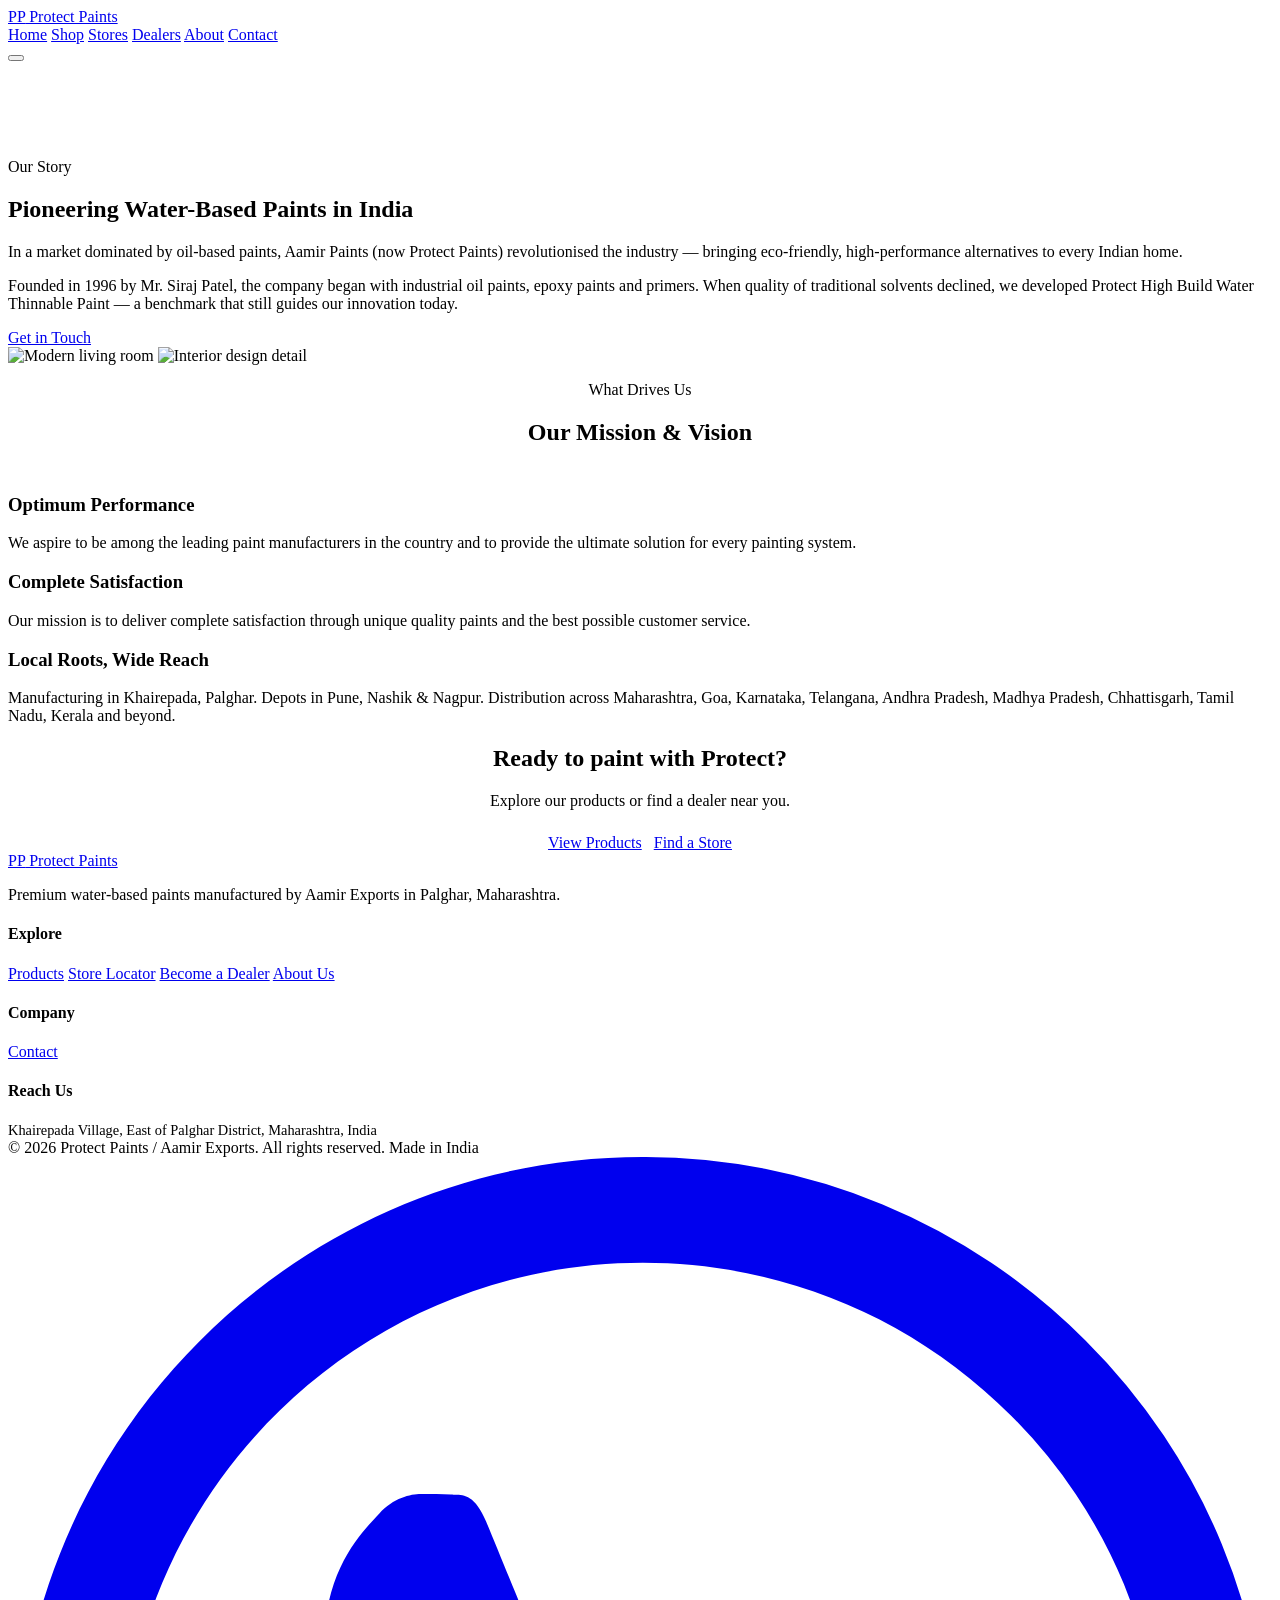
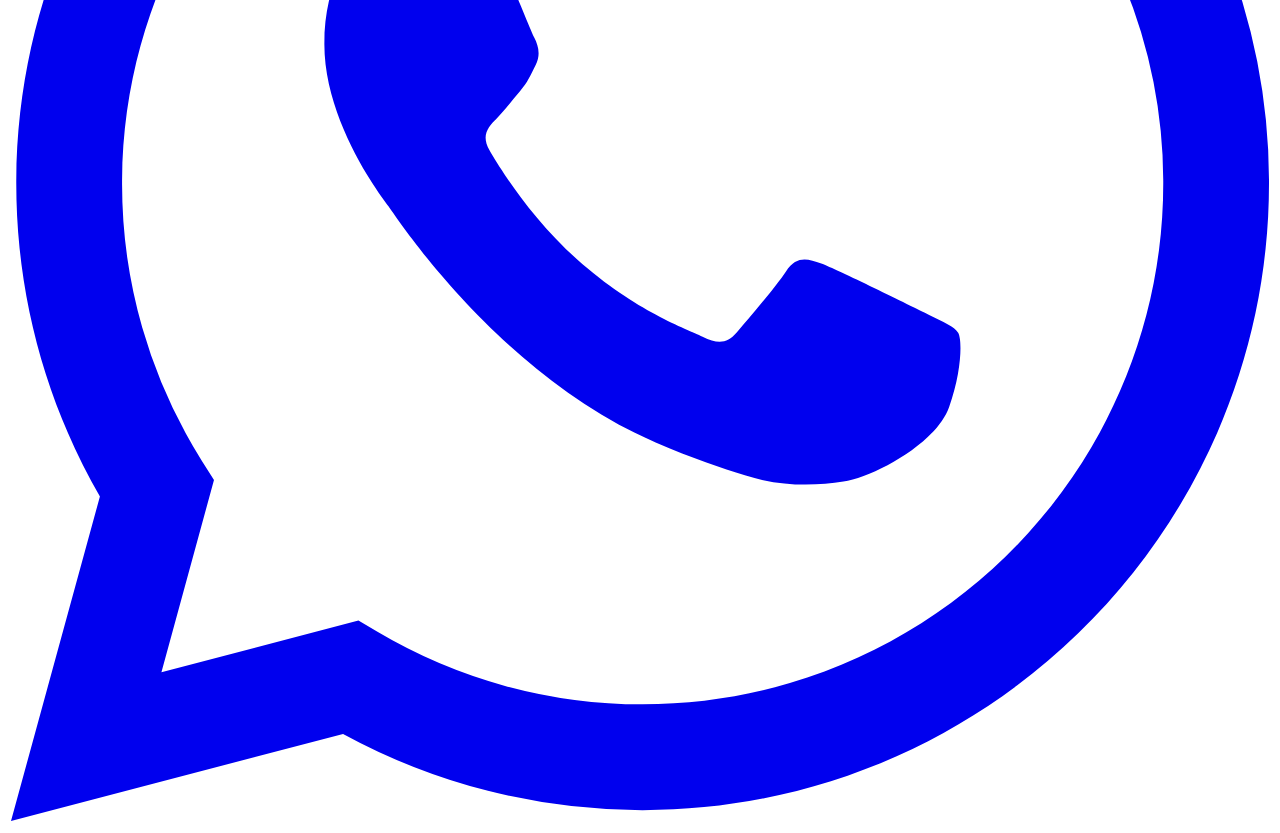
==== about.html @ d66ad338 "Add files via upload" ====
<!DOCTYPE html>
<html lang="en">
<head>
  <meta charset="UTF-8">
  <meta name="viewport" content="width=device-width, initial-scale=1.0">
  <title>About Us — Protect Paints</title>
  <meta name="description" content="Protect Paints by Aamir Exports — pioneering water-based paints in India since 1996. Manufactured in Palghar, Maharashtra.">
  <link rel="preconnect" href="https://fonts.googleapis.com">
  <link href="https://fonts.googleapis.com/css2?family=Fraunces:ital,wght@0,500;0,600;1,500&family=Inter:wght@400;500;600&display=swap" rel="stylesheet">
  <link rel="stylesheet" href="assets/css/style.css">
</head>
<body>

  <header class="site-header">
    <div class="container header-inner">
      <a href="index.html" class="logo"><span class="logo-mark">PP</span> Protect Paints</a>
      <nav class="nav" aria-label="Main">
        <a href="index.html">Home</a>
        <a href="shop.html">Shop</a>
        <a href="stores.html">Stores</a>
        <a href="dealers.html">Dealers</a>
        <a href="about.html" class="active">About</a>
        <a href="contact.html">Contact</a>
      </nav>
      <button class="nav-toggle" aria-label="Menu" aria-expanded="false"><span></span><span></span><span></span></button>
    </div>
  </header>

  <section class="section" style="padding-top:80px;">
    <div class="container">
      <div class="split">
        <div>
          <p class="eyebrow">Our Story</p>
          <h1>Pioneering Water-Based Paints in India</h1>
          <p>In a market dominated by oil-based paints, Aamir Paints (now Protect Paints) revolutionised the industry — bringing eco-friendly, high-performance alternatives to every Indian home.</p>
          <p>Founded in 1996 by Mr. Siraj Patel, the company began with industrial oil paints, epoxy paints and primers. When quality of traditional solvents declined, we developed Protect High Build Water Thinnable Paint — a benchmark that still guides our innovation today.</p>
          <a href="contact.html" class="btn btn-primary" style="margin-top:12px;">Get in Touch</a>
        </div>
        <div class="split-images">
          <img src="https://images.unsplash.com/photo-1586023492125-27b2c045efd7?auto=format&fit=crop&w=600&q=80" alt="Modern living room">
          <img src="https://images.unsplash.com/photo-1618220179428-22790b461013?auto=format&fit=crop&w=600&q=80" alt="Interior design detail">
        </div>
      </div>
    </div>
  </section>

  <section class="section section-alt">
    <div class="container">
      <div style="text-align:center; margin-bottom:48px;">
        <p class="eyebrow">What Drives Us</p>
        <h2>Our Mission &amp; Vision</h2>
      </div>
      <div class="benefits">
        <div class="benefit-card">
          <h3>Optimum Performance</h3>
          <p>We aspire to be among the leading paint manufacturers in the country and to provide the ultimate solution for every painting system.</p>
        </div>
        <div class="benefit-card">
          <h3>Complete Satisfaction</h3>
          <p>Our mission is to deliver complete satisfaction through unique quality paints and the best possible customer service.</p>
        </div>
        <div class="benefit-card">
          <h3>Local Roots, Wide Reach</h3>
          <p>Manufacturing in Khairepada, Palghar. Depots in Pune, Nashik &amp; Nagpur. Distribution across Maharashtra, Goa, Karnataka, Telangana, Andhra Pradesh, Madhya Pradesh, Chhattisgarh, Tamil Nadu, Kerala and beyond.</p>
        </div>
      </div>
    </div>
  </section>

  <section class="section">
    <div class="container" style="text-align:center;">
      <h2>Ready to paint with Protect?</h2>
      <p class="lead" style="margin:0 auto 1.5rem;">Explore our products or find a dealer near you.</p>
      <div style="display:flex; gap:12px; justify-content:center; flex-wrap:wrap;">
        <a href="shop.html" class="btn btn-primary">View Products</a>
        <a href="stores.html" class="btn btn-outline">Find a Store</a>
      </div>
    </div>
  </section>

  <footer class="site-footer">
    <div class="container">
      <div class="footer-grid">
        <div class="footer-brand">
          <a href="index.html" class="logo"><span class="logo-mark">PP</span> Protect Paints</a>
          <p>Premium water-based paints manufactured by Aamir Exports in Palghar, Maharashtra.</p>
        </div>
        <div class="footer-col">
          <h4>Explore</h4>
          <a href="shop.html">Products</a>
          <a href="stores.html">Store Locator</a>
          <a href="dealers.html">Become a Dealer</a>
          <a href="about.html">About Us</a>
        </div>
        <div class="footer-col">
          <h4>Company</h4>
          <a href="contact.html">Contact</a>
        </div>
        <div class="footer-col">
          <h4>Reach Us</h4>
          <p style="font-size:0.9rem; margin:0;">Khairepada Village, East of Palghar District, Maharashtra, India</p>
        </div>
      </div>
      <div class="footer-bottom">
        <span>© 2026 Protect Paints / Aamir Exports. All rights reserved.</span>
        <span>Made in India</span>
      </div>
    </div>
  </footer>

  <a href="https://wa.me/918600154337" class="wa-float" target="_blank" rel="noopener" aria-label="Chat on WhatsApp">
    <svg viewBox="0 0 24 24" fill="currentColor"><path d="M17.472 14.382c-.297-.149-1.758-.867-2.03-.967-.273-.099-.471-.148-.67.15-.197.297-.767.966-.94 1.164-.173.199-.347.223-.644.075-.297-.15-1.255-.463-2.39-1.475-.883-.788-1.48-1.761-1.653-2.059-.173-.297-.018-.458.13-.606.134-.133.298-.347.446-.52.149-.174.198-.298.298-.497.099-.198.05-.371-.025-.52-.075-.149-.669-1.612-.916-2.207-.242-.579-.487-.5-.669-.51-.173-.008-.371-.01-.57-.01-.198 0-.52.074-.792.372-.272.297-1.04 1.016-1.04 2.479 0 1.462 1.065 2.875 1.213 3.074.149.198 2.096 3.2 5.077 4.487.709.306 1.262.489 1.694.625.712.227 1.36.195 1.871.118.571-.085 1.758-.719 2.006-1.413.248-.694.248-1.289.173-1.413-.074-.124-.272-.198-.57-.347m-5.421 7.403h-.004a9.87 9.87 0 01-5.031-1.378l-.361-.214-3.741.982.998-3.648-.235-.374a9.86 9.86 0 01-1.51-5.26c.001-5.45 4.436-9.884 9.888-9.884 2.64 0 5.122 1.03 6.988 2.898a9.825 9.825 0 012.893 6.994c-.003 5.45-4.435 9.884-9.885 9.884m8.413-18.297A11.815 11.815 0 0012.05 0C5.495 0 .16 5.335.157 11.892c0 2.096.547 4.142 1.588 5.945L.057 24l6.305-1.654a11.882 11.882 0 005.683 1.448h.005c6.554 0 11.89-5.335 11.893-11.893a11.821 11.821 0 00-3.48-8.413z"/></svg>
  </a>
  <script src="assets/js/main.js"></script>
</body>
</html>
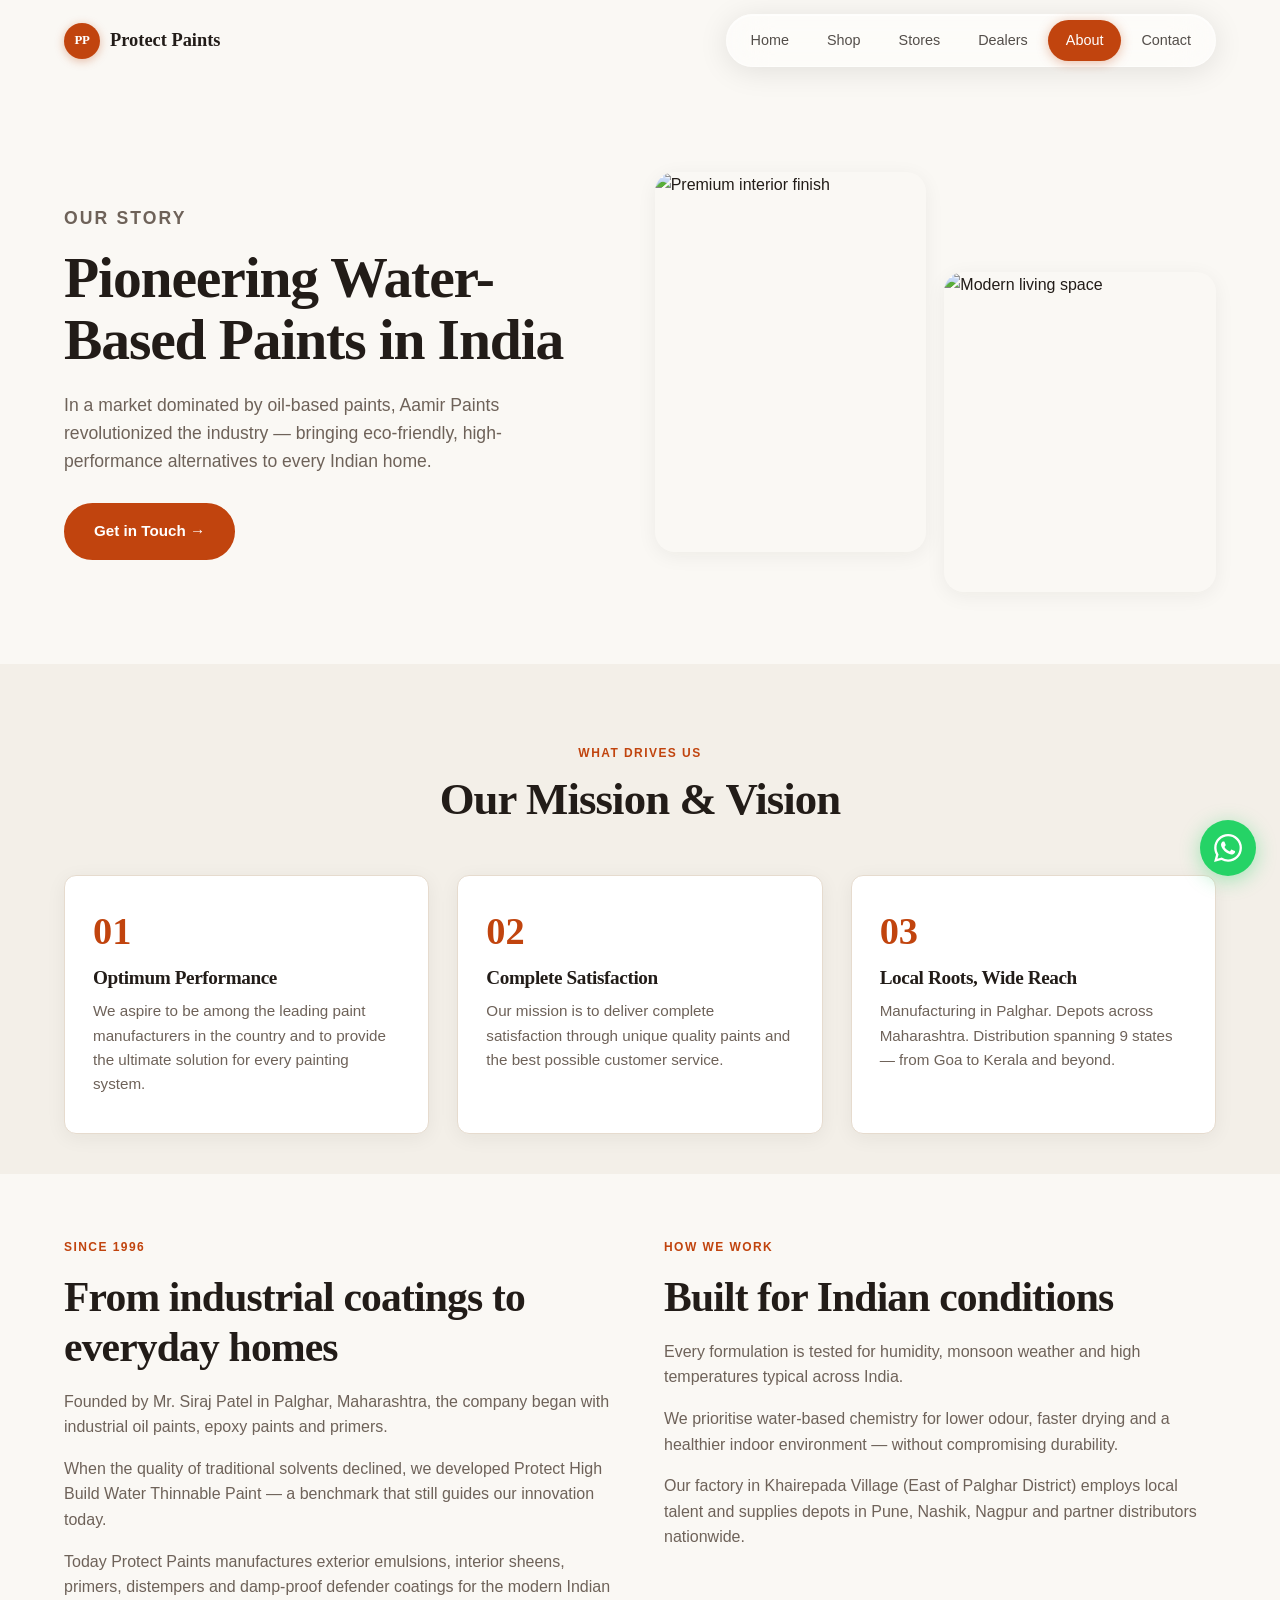
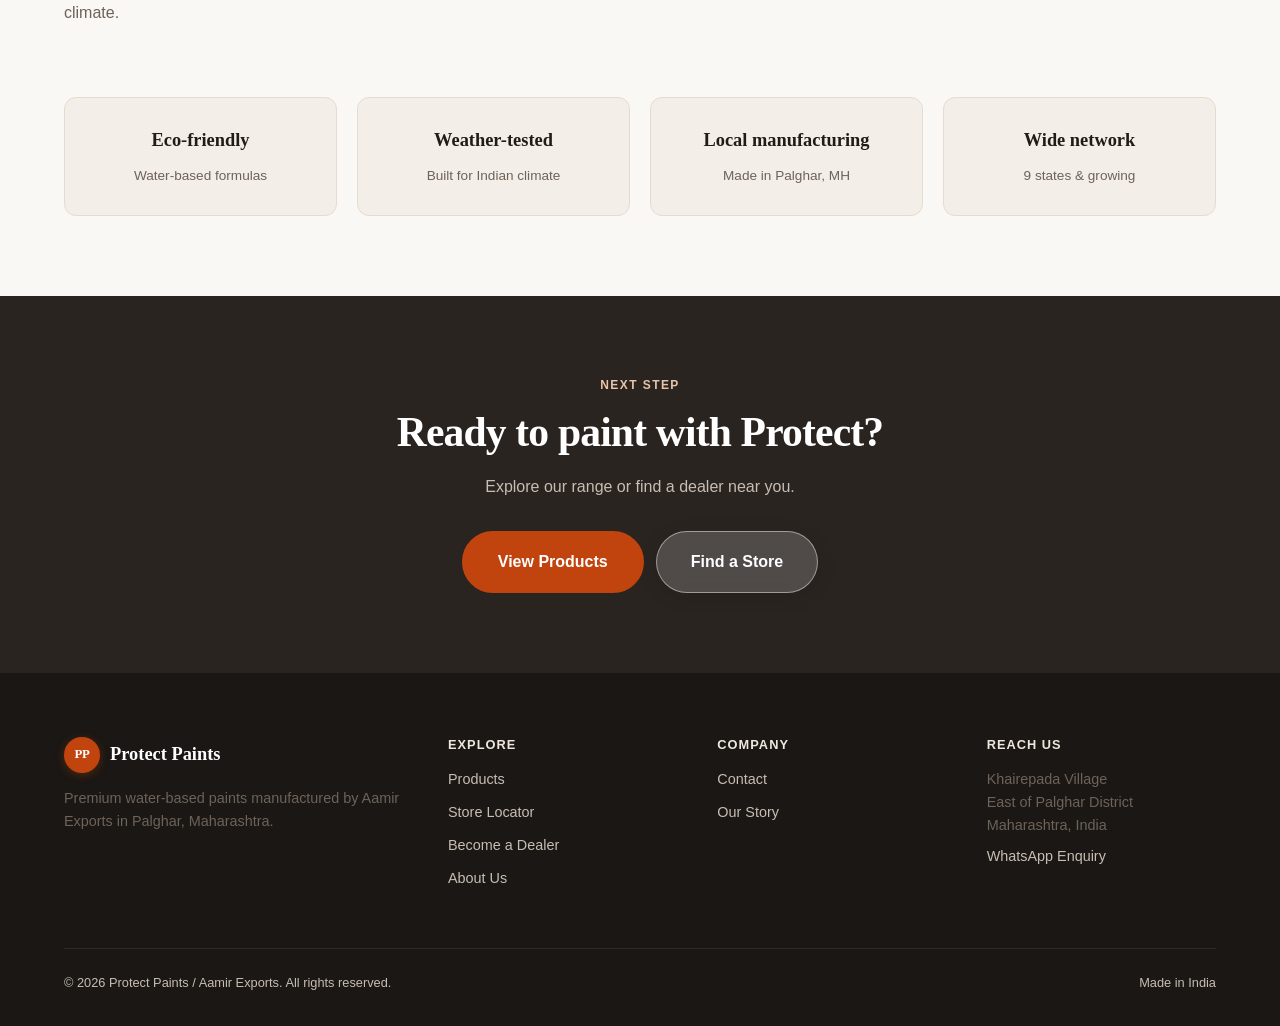
==== commit e30ffb00: "Add files via upload" ====
--- a/about.html
+++ b/about.html
@@ -8,6 +8,153 @@
   <link rel="preconnect" href="https://fonts.googleapis.com">
   <link href="https://fonts.googleapis.com/css2?family=Fraunces:ital,wght@0,500;0,600;1,500&family=Inter:wght@400;500;600&display=swap" rel="stylesheet">
   <link rel="stylesheet" href="assets/css/style.css">
+  <style>
+    /* About page — Base44-style layout */
+    .about-hero {
+      padding: 100px 0 72px;
+    }
+    .about-hero-grid {
+      display: grid;
+      grid-template-columns: 1fr 1.05fr;
+      gap: 56px;
+      align-items: center;
+    }
+    .about-hero-copy .eyebrow {
+      margin-bottom: 14px;
+    }
+    .about-hero-copy h1 {
+      font-size: clamp(2.4rem, 5vw, 3.6rem);
+      line-height: 1.08;
+      margin-bottom: 1.25rem;
+    }
+    .about-hero-copy p {
+      font-size: 1.1rem;
+      max-width: 28em;
+      margin-bottom: 1.75rem;
+      color: var(--ink-soft);
+    }
+    .about-images {
+      display: grid;
+      grid-template-columns: 1fr 1fr;
+      gap: 18px;
+      align-items: end;
+    }
+    .about-images img {
+      width: 100%;
+      border-radius: 20px;
+      object-fit: cover;
+      box-shadow: var(--shadow);
+    }
+    .about-images img:first-child {
+      height: 380px;
+      margin-bottom: 40px;
+    }
+    .about-images img:last-child {
+      height: 320px;
+    }
+    .mission-section {
+      text-align: center;
+      padding: 80px 0 40px;
+    }
+    .mission-section .eyebrow { margin-bottom: 10px; }
+    .mission-section h2 {
+      font-size: clamp(2rem, 4vw, 2.8rem);
+      margin-bottom: 48px;
+    }
+    .mission-cards {
+      display: grid;
+      grid-template-columns: repeat(3, 1fr);
+      gap: 28px;
+      text-align: left;
+    }
+    .mission-card {
+      background: var(--surface);
+      border: 1px solid var(--line);
+      border-radius: var(--radius);
+      padding: 36px 28px;
+      box-shadow: var(--shadow);
+    }
+    .mission-card .num {
+      font-family: var(--font-display);
+      font-size: 2.4rem;
+      font-weight: 600;
+      color: var(--brand);
+      line-height: 1;
+      margin-bottom: 16px;
+    }
+    .mission-card h3 {
+      font-size: 1.2rem;
+      margin-bottom: 10px;
+    }
+    .mission-card p {
+      font-size: 0.95rem;
+      margin: 0;
+      color: var(--ink-soft);
+    }
+    .story-detail {
+      padding: 64px 0 80px;
+    }
+    .story-detail-grid {
+      display: grid;
+      grid-template-columns: 1fr 1fr;
+      gap: 48px;
+      align-items: start;
+    }
+    .story-detail h2 {
+      margin-bottom: 1rem;
+    }
+    .story-detail p {
+      margin-bottom: 1rem;
+    }
+    .values-row {
+      display: grid;
+      grid-template-columns: repeat(4, 1fr);
+      gap: 20px;
+      margin-top: 56px;
+    }
+    .value-pill {
+      background: var(--bg-alt);
+      border-radius: var(--radius);
+      padding: 28px 20px;
+      text-align: center;
+      border: 1px solid var(--line);
+    }
+    .value-pill strong {
+      display: block;
+      font-family: var(--font-display);
+      font-size: 1.15rem;
+      margin-bottom: 6px;
+      color: var(--ink);
+    }
+    .value-pill span {
+      font-size: 0.85rem;
+      color: var(--ink-soft);
+    }
+    @media (max-width: 900px) {
+      .about-hero-grid,
+      .story-detail-grid,
+      .mission-cards {
+        grid-template-columns: 1fr;
+      }
+      .about-images {
+        order: -1;
+      }
+      .about-images img:first-child {
+        height: 280px;
+        margin-bottom: 0;
+      }
+      .about-images img:last-child {
+        height: 240px;
+      }
+      .values-row {
+        grid-template-columns: 1fr 1fr;
+      }
+    }
+    @media (max-width: 560px) {
+      .values-row { grid-template-columns: 1fr; }
+      .about-images { grid-template-columns: 1fr; }
+    }
+  </style>
 </head>
 <body>
 
@@ -26,54 +173,99 @@
     </div>
   </header>
 
-  <section class="section" style="padding-top:80px;">
+  <!-- Hero — matches Base44 -->
+  <section class="about-hero">
     <div class="container">
-      <div class="split">
-        <div>
+      <div class="about-hero-grid">
+        <div class="about-hero-copy">
           <p class="eyebrow">Our Story</p>
-          <h1>Pioneering Water-Based Paints in India</h1>
-          <p>In a market dominated by oil-based paints, Aamir Paints (now Protect Paints) revolutionised the industry — bringing eco-friendly, high-performance alternatives to every Indian home.</p>
-          <p>Founded in 1996 by Mr. Siraj Patel, the company began with industrial oil paints, epoxy paints and primers. When quality of traditional solvents declined, we developed Protect High Build Water Thinnable Paint — a benchmark that still guides our innovation today.</p>
-          <a href="contact.html" class="btn btn-primary" style="margin-top:12px;">Get in Touch</a>
-        </div>
-        <div class="split-images">
-          <img src="https://images.unsplash.com/photo-1586023492125-27b2c045efd7?auto=format&fit=crop&w=600&q=80" alt="Modern living room">
-          <img src="https://images.unsplash.com/photo-1618220179428-22790b461013?auto=format&fit=crop&w=600&q=80" alt="Interior design detail">
+          <h1>Pioneering Water-<br>Based Paints in India</h1>
+          <p>In a market dominated by oil-based paints, Aamir Paints revolutionized the industry — bringing eco-friendly, high-performance alternatives to every Indian home.</p>
+          <a href="contact.html" class="btn btn-primary">Get in Touch →</a>
+        </div>
+        <div class="about-images">
+          <img src="https://images.unsplash.com/photo-1592078615290-033ee584e267?auto=format&fit=crop&w=600&q=80" alt="Premium interior finish">
+          <img src="https://images.unsplash.com/photo-1616486338812-3dadae4b4ace?auto=format&fit=crop&w=600&q=80" alt="Modern living space">
         </div>
       </div>
     </div>
   </section>
 
-  <section class="section section-alt">
+  <!-- Mission & Vision -->
+  <section class="section-alt mission-section">
     <div class="container">
-      <div style="text-align:center; margin-bottom:48px;">
-        <p class="eyebrow">What Drives Us</p>
-        <h2>Our Mission &amp; Vision</h2>
-      </div>
-      <div class="benefits">
-        <div class="benefit-card">
+      <p class="eyebrow">What Drives Us</p>
+      <h2>Our Mission &amp; Vision</h2>
+      <div class="mission-cards">
+        <div class="mission-card">
+          <div class="num">01</div>
           <h3>Optimum Performance</h3>
           <p>We aspire to be among the leading paint manufacturers in the country and to provide the ultimate solution for every painting system.</p>
         </div>
-        <div class="benefit-card">
+        <div class="mission-card">
+          <div class="num">02</div>
           <h3>Complete Satisfaction</h3>
           <p>Our mission is to deliver complete satisfaction through unique quality paints and the best possible customer service.</p>
         </div>
-        <div class="benefit-card">
+        <div class="mission-card">
+          <div class="num">03</div>
           <h3>Local Roots, Wide Reach</h3>
-          <p>Manufacturing in Khairepada, Palghar. Depots in Pune, Nashik &amp; Nagpur. Distribution across Maharashtra, Goa, Karnataka, Telangana, Andhra Pradesh, Madhya Pradesh, Chhattisgarh, Tamil Nadu, Kerala and beyond.</p>
+          <p>Manufacturing in Palghar. Depots across Maharashtra. Distribution spanning 9 states — from Goa to Kerala and beyond.</p>
         </div>
       </div>
     </div>
   </section>
 
-  <section class="section">
+  <!-- Deeper story -->
+  <section class="story-detail">
+    <div class="container">
+      <div class="story-detail-grid">
+        <div>
+          <p class="eyebrow">Since 1996</p>
+          <h2>From industrial coatings to everyday homes</h2>
+          <p>Founded by Mr. Siraj Patel in Palghar, Maharashtra, the company began with industrial oil paints, epoxy paints and primers.</p>
+          <p>When the quality of traditional solvents declined, we developed Protect High Build Water Thinnable Paint — a benchmark that still guides our innovation today.</p>
+          <p>Today Protect Paints manufactures exterior emulsions, interior sheens, primers, distempers and damp-proof defender coatings for the modern Indian climate.</p>
+        </div>
+        <div>
+          <p class="eyebrow">How We Work</p>
+          <h2>Built for Indian conditions</h2>
+          <p>Every formulation is tested for humidity, monsoon weather and high temperatures typical across India.</p>
+          <p>We prioritise water-based chemistry for lower odour, faster drying and a healthier indoor environment — without compromising durability.</p>
+          <p>Our factory in Khairepada Village (East of Palghar District) employs local talent and supplies depots in Pune, Nashik, Nagpur and partner distributors nationwide.</p>
+        </div>
+      </div>
+
+      <div class="values-row">
+        <div class="value-pill">
+          <strong>Eco-friendly</strong>
+          <span>Water-based formulas</span>
+        </div>
+        <div class="value-pill">
+          <strong>Weather-tested</strong>
+          <span>Built for Indian climate</span>
+        </div>
+        <div class="value-pill">
+          <strong>Local manufacturing</strong>
+          <span>Made in Palghar, MH</span>
+        </div>
+        <div class="value-pill">
+          <strong>Wide network</strong>
+          <span>9 states &amp; growing</span>
+        </div>
+      </div>
+    </div>
+  </section>
+
+  <!-- CTA -->
+  <section class="section section-dark">
     <div class="container" style="text-align:center;">
-      <h2>Ready to paint with Protect?</h2>
-      <p class="lead" style="margin:0 auto 1.5rem;">Explore our products or find a dealer near you.</p>
+      <p class="eyebrow" style="color:#E8C4A8;">Next Step</p>
+      <h2 style="color:#fff; max-width:14em; margin:0 auto 1rem;">Ready to paint with Protect?</h2>
+      <p style="max-width:30em; margin:0 auto 2rem;">Explore our range or find a dealer near you.</p>
       <div style="display:flex; gap:12px; justify-content:center; flex-wrap:wrap;">
-        <a href="shop.html" class="btn btn-primary">View Products</a>
-        <a href="stores.html" class="btn btn-outline">Find a Store</a>
+        <a href="shop.html" class="btn btn-primary btn-lg">View Products</a>
+        <a href="stores.html" class="btn btn-glass btn-lg">Find a Store</a>
       </div>
     </div>
   </section>
@@ -95,10 +287,12 @@
         <div class="footer-col">
           <h4>Company</h4>
           <a href="contact.html">Contact</a>
+          <a href="about.html">Our Story</a>
         </div>
         <div class="footer-col">
           <h4>Reach Us</h4>
-          <p style="font-size:0.9rem; margin:0;">Khairepada Village, East of Palghar District, Maharashtra, India</p>
+          <p style="font-size:0.9rem; margin:0 0 8px;">Khairepada Village<br>East of Palghar District<br>Maharashtra, India</p>
+          <a href="https://wa.me/918600154337" target="_blank" rel="noopener">WhatsApp Enquiry</a>
         </div>
       </div>
       <div class="footer-bottom">
@@ -108,7 +302,7 @@
     </div>
   </footer>
 
-  <a href="https://wa.me/918600154337" class="wa-float" target="_blank" rel="noopener" aria-label="Chat on WhatsApp">
+  <a href="https://wa.me/918600154337?text=Hi%2C%20I%27m%20interested%20in%20Protect%20Paints" class="wa-float" target="_blank" rel="noopener" aria-label="Chat on WhatsApp">
     <svg viewBox="0 0 24 24" fill="currentColor"><path d="M17.472 14.382c-.297-.149-1.758-.867-2.03-.967-.273-.099-.471-.148-.67.15-.197.297-.767.966-.94 1.164-.173.199-.347.223-.644.075-.297-.15-1.255-.463-2.39-1.475-.883-.788-1.48-1.761-1.653-2.059-.173-.297-.018-.458.13-.606.134-.133.298-.347.446-.52.149-.174.198-.298.298-.497.099-.198.05-.371-.025-.52-.075-.149-.669-1.612-.916-2.207-.242-.579-.487-.5-.669-.51-.173-.008-.371-.01-.57-.01-.198 0-.52.074-.792.372-.272.297-1.04 1.016-1.04 2.479 0 1.462 1.065 2.875 1.213 3.074.149.198 2.096 3.2 5.077 4.487.709.306 1.262.489 1.694.625.712.227 1.36.195 1.871.118.571-.085 1.758-.719 2.006-1.413.248-.694.248-1.289.173-1.413-.074-.124-.272-.198-.57-.347m-5.421 7.403h-.004a9.87 9.87 0 01-5.031-1.378l-.361-.214-3.741.982.998-3.648-.235-.374a9.86 9.86 0 01-1.51-5.26c.001-5.45 4.436-9.884 9.888-9.884 2.64 0 5.122 1.03 6.988 2.898a9.825 9.825 0 012.893 6.994c-.003 5.45-4.435 9.884-9.885 9.884m8.413-18.297A11.815 11.815 0 0012.05 0C5.495 0 .16 5.335.157 11.892c0 2.096.547 4.142 1.588 5.945L.057 24l6.305-1.654a11.882 11.882 0 005.683 1.448h.005c6.554 0 11.89-5.335 11.893-11.893a11.821 11.821 0 00-3.48-8.413z"/></svg>
   </a>
   <script src="assets/js/main.js"></script>
--- a/assets/css/style.css
+++ b/assets/css/style.css
@@ -0,0 +1,706 @@
+/* Protect Paints — Static Site
+   Inspired by Base44 design language
+   Brand: warm cream + terracotta orange + elegant serif
+*/
+
+:root {
+  --bg: #FAF8F4;
+  --bg-alt: #F3EFE8;
+  --surface: #FFFFFF;
+  --ink: #221C18;
+  --ink-soft: #6E6259;
+  --ink-faint: #A69A8F;
+  --line: #E6DBCE;
+  --brand: #C1440E;
+  --brand-dark: #96350A;
+  --brand-tint: #F4E3D8;
+  --brand-light: #F8EDE4;
+  --success: #3F6B4A;
+  --radius-sm: 6px;
+  --radius: 12px;
+  --radius-lg: 20px;
+  --shadow: 0 4px 20px rgba(34, 28, 24, 0.06);
+  --shadow-lg: 0 12px 40px rgba(34, 28, 24, 0.1);
+  --font-display: "Fraunces", Georgia, "Times New Roman", serif;
+  --font-body: "Inter", -apple-system, BlinkMacSystemFont, "Segoe UI", sans-serif;
+  --header-h: 72px;
+  --max-w: 1200px;
+}
+
+*, *::before, *::after { box-sizing: border-box; }
+html { scroll-behavior: smooth; }
+body {
+  margin: 0;
+  font-family: var(--font-body);
+  color: var(--ink);
+  background: var(--bg);
+  -webkit-font-smoothing: antialiased;
+  line-height: 1.6;
+}
+img { max-width: 100%; height: auto; display: block; }
+a { color: var(--brand-dark); text-decoration: none; }
+a:hover { color: var(--brand); }
+ul { list-style: none; margin: 0; padding: 0; }
+
+/* ---------- Typography ---------- */
+h1, h2, h3, h4 {
+  font-family: var(--font-display);
+  font-weight: 600;
+  line-height: 1.2;
+  letter-spacing: -0.02em;
+  margin: 0 0 0.5em;
+}
+h1 { font-size: clamp(2.4rem, 5vw, 3.8rem); }
+h2 { font-size: clamp(1.8rem, 3.5vw, 2.6rem); }
+h3 { font-size: 1.35rem; }
+p { margin: 0 0 1em; color: var(--ink-soft); }
+.lead { font-size: 1.15rem; color: var(--ink-soft); max-width: 36em; }
+.eyebrow {
+  font-family: var(--font-body);
+  font-size: 0.75rem;
+  font-weight: 600;
+  letter-spacing: 0.12em;
+  text-transform: uppercase;
+  color: var(--brand);
+  margin-bottom: 0.75rem;
+}
+
+/* ---------- Layout helpers ---------- */
+.container {
+  width: 100%;
+  max-width: var(--max-w);
+  margin: 0 auto;
+  padding: 0 24px;
+}
+.section { padding: 80px 0; }
+.section-sm { padding: 56px 0; }
+.section-dark {
+  background: #2A2420;
+  color: #F5F0E9;
+}
+.section-dark p { color: #C8BDB2; }
+.section-alt { background: var(--bg-alt); }
+
+/* ---------- Buttons ---------- */
+.btn {
+  display: inline-flex;
+  align-items: center;
+  justify-content: center;
+  gap: 8px;
+  padding: 14px 28px;
+  border-radius: 999px;
+  font-family: var(--font-body);
+  font-size: 0.95rem;
+  font-weight: 600;
+  border: 2px solid transparent;
+  cursor: pointer;
+  transition: all 0.2s ease;
+  text-decoration: none;
+  white-space: nowrap;
+}
+.btn-primary {
+  background: var(--brand);
+  color: #fff;
+  border-color: var(--brand);
+}
+.btn-primary:hover {
+  background: var(--brand-dark);
+  border-color: var(--brand-dark);
+  color: #fff;
+}
+.btn-outline {
+  background: transparent;
+  color: var(--ink);
+  border-color: var(--line);
+}
+.btn-outline:hover {
+  border-color: var(--ink-soft);
+  color: var(--ink);
+}
+.btn-outline-light {
+  background: transparent;
+  color: #fff;
+  border-color: rgba(255,255,255,0.35);
+}
+.btn-outline-light:hover {
+  background: rgba(255,255,255,0.1);
+  border-color: #fff;
+  color: #fff;
+}
+.btn-lg { padding: 16px 34px; font-size: 1rem; }
+.btn-sm { padding: 10px 18px; font-size: 0.875rem; }
+
+/* ---------- Header (floating glass — logo + nav as separate entities) ---------- */
+.site-header {
+  position: absolute;
+  top: 0;
+  left: 0;
+  right: 0;
+  z-index: 100;
+  background: transparent; /* never a full-width bar */
+  height: auto;
+  padding: 20px 0 0;
+  border: none;
+  box-shadow: none;
+}
+.site-header.is-scrolled,
+body:not(.home) .site-header {
+  position: fixed;
+  background: transparent; /* stay transparent on scroll — no cream strip */
+  backdrop-filter: none;
+  -webkit-backdrop-filter: none;
+  padding: 14px 0;
+  border: none;
+  box-shadow: none;
+}
+body:not(.home) { padding-top: 72px; }
+body:not(.home) .site-header .logo { color: var(--ink); }
+.header-inner {
+  display: flex;
+  align-items: center;
+  justify-content: space-between;
+  gap: 24px;
+}
+.logo {
+  display: flex;
+  align-items: center;
+  gap: 10px;
+  font-family: var(--font-display);
+  font-weight: 600;
+  font-size: 1.15rem;
+  color: #fff; /* white — no pill/background */
+  text-decoration: none;
+  background: none;
+  backdrop-filter: none;
+  -webkit-backdrop-filter: none;
+  padding: 0;
+  border: none;
+  border-radius: 0;
+  box-shadow: none;
+}
+.logo-mark {
+  width: 36px;
+  height: 36px;
+  border-radius: 50%;
+  background: var(--brand);
+  color: #fff;
+  display: flex;
+  align-items: center;
+  justify-content: center;
+  font-weight: 700;
+  font-size: 0.8rem;
+  letter-spacing: -0.02em;
+  box-shadow: 0 2px 10px rgba(193, 68, 14, 0.35);
+}
+/* Footer logo — never a pill */
+.footer-brand .logo,
+.site-footer .logo {
+  background: none !important;
+  border: none !important;
+  box-shadow: none !important;
+  padding: 0 !important;
+  border-radius: 0 !important;
+  backdrop-filter: none !important;
+  color: #fff !important;
+}
+.nav {
+  display: flex;
+  align-items: center;
+  gap: 2px;
+  /* its own glass pill only around the links */
+  background: rgba(255, 255, 255, 0.55);
+  backdrop-filter: blur(20px) saturate(180%);
+  -webkit-backdrop-filter: blur(20px) saturate(180%);
+  padding: 5px 6px;
+  border-radius: 999px;
+  border: 1px solid rgba(255, 255, 255, 0.45);
+  box-shadow: 0 4px 30px rgba(0, 0, 0, 0.1), inset 0 1px 0 rgba(255,255,255,0.6);
+}
+.nav a {
+  padding: 9px 18px;
+  border-radius: 999px;
+  font-size: 0.9rem;
+  font-weight: 500;
+  color: rgba(34, 28, 24, 0.78);
+  transition: all 0.18s ease;
+}
+.nav a:hover {
+  color: var(--ink);
+  background: rgba(255, 255, 255, 0.45);
+}
+.nav a.active {
+  background: var(--brand);
+  color: #fff;
+  box-shadow: 0 2px 12px rgba(193, 68, 14, 0.35);
+}
+.nav-toggle {
+  display: none;
+  background: rgba(255,255,255,0.6);
+  backdrop-filter: blur(12px);
+  border: 1px solid rgba(255,255,255,0.4);
+  border-radius: 10px;
+  padding: 10px;
+  cursor: pointer;
+}
+.nav-toggle span {
+  display: block;
+  width: 20px;
+  height: 2px;
+  background: var(--ink);
+  margin: 4px 0;
+  transition: 0.2s;
+}
+
+/* ---------- Hero ---------- */
+.hero {
+  position: relative;
+  min-height: 100vh;
+  display: flex;
+  align-items: center;
+  justify-content: center;
+  overflow: hidden;
+  background: #1a1714;
+}
+.hero-bg {
+  position: absolute;
+  inset: 0;
+  background: url('https://images.unsplash.com/photo-1616486338812-3dadae4b4ace?auto=format&fit=crop&w=1920&q=80') center/cover no-repeat;
+}
+.hero-bg::after {
+  content: "";
+  position: absolute;
+  inset: 0;
+  background: linear-gradient(180deg, rgba(20,16,12,0.35) 0%, rgba(20,16,12,0.45) 50%, rgba(20,16,12,0.65) 100%);
+}
+.hero-content {
+  position: relative;
+  z-index: 2;
+  max-width: 780px;
+  text-align: center;
+  color: #fff;
+  padding: 120px 24px 100px;
+}
+.hero .eyebrow {
+  color: #E8C4A8;
+  letter-spacing: 0.18em;
+  font-size: 0.72rem;
+}
+.hero h1 {
+  color: #fff;
+  margin-bottom: 0.35em;
+  font-size: clamp(2.6rem, 6vw, 4.2rem);
+  line-height: 1.1;
+}
+.hero h1 em {
+  font-style: italic;
+  color: #F0D5C0;
+  display: block;
+}
+.hero p {
+  color: rgba(255,255,255,0.88);
+  font-size: 1.15rem;
+  margin: 0 auto 2.2rem;
+  max-width: 28em;
+}
+.hero-ctas {
+  display: flex;
+  flex-wrap: wrap;
+  gap: 14px;
+  justify-content: center;
+}
+/* Glass secondary button (Find a Store) */
+.btn-glass {
+  background: rgba(255, 255, 255, 0.18);
+  backdrop-filter: blur(12px);
+  -webkit-backdrop-filter: blur(12px);
+  color: #fff;
+  border: 1px solid rgba(255, 255, 255, 0.45);
+  box-shadow: 0 4px 20px rgba(0,0,0,0.1);
+}
+.btn-glass:hover {
+  background: rgba(255, 255, 255, 0.28);
+  border-color: rgba(255, 255, 255, 0.7);
+  color: #fff;
+}
+.scroll-hint {
+  position: absolute;
+  bottom: 28px;
+  left: 50%;
+  transform: translateX(-50%);
+  color: rgba(255,255,255,0.45);
+  font-size: 0.68rem;
+  letter-spacing: 0.18em;
+  text-transform: uppercase;
+  display: flex;
+  flex-direction: column;
+  align-items: center;
+  gap: 8px;
+}
+.scroll-hint::after {
+  content: "";
+  width: 1px;
+  height: 28px;
+  background: rgba(255,255,255,0.35);
+}
+
+/* ---------- Product grid ---------- */
+.product-filters {
+  display: flex;
+  flex-wrap: wrap;
+  gap: 8px;
+  margin-bottom: 40px;
+  justify-content: center;
+}
+.filter-btn {
+  padding: 8px 18px;
+  border-radius: 999px;
+  border: 1px solid var(--line);
+  background: var(--surface);
+  font-size: 0.875rem;
+  font-weight: 500;
+  color: var(--ink-soft);
+  cursor: pointer;
+  transition: all 0.15s;
+}
+.filter-btn:hover { border-color: var(--ink-faint); }
+.filter-btn.active {
+  background: var(--brand);
+  border-color: var(--brand);
+  color: #fff;
+}
+.product-grid {
+  display: grid;
+  grid-template-columns: repeat(auto-fill, minmax(260px, 1fr));
+  gap: 28px;
+}
+.product-card {
+  background: var(--surface);
+  border-radius: var(--radius);
+  overflow: hidden;
+  border: 1px solid var(--line);
+  transition: transform 0.25s ease, box-shadow 0.25s ease;
+  display: flex;
+  flex-direction: column;
+}
+.product-card:hover {
+  transform: translateY(-4px);
+  box-shadow: var(--shadow-lg);
+}
+.product-img {
+  aspect-ratio: 1 / 1.05;
+  background: var(--bg-alt);
+  display: flex;
+  align-items: center;
+  justify-content: center;
+  position: relative;
+  padding: 24px;
+}
+.product-img img {
+  max-height: 180px;
+  object-fit: contain;
+  filter: drop-shadow(0 8px 16px rgba(0,0,0,0.12));
+}
+.product-tag {
+  position: absolute;
+  top: 14px;
+  left: 14px;
+  padding: 4px 12px;
+  border-radius: 999px;
+  font-size: 0.7rem;
+  font-weight: 600;
+  letter-spacing: 0.04em;
+  text-transform: uppercase;
+  background: rgba(255,255,255,0.9);
+  color: var(--ink);
+}
+.product-body {
+  padding: 20px 22px 24px;
+  flex: 1;
+  display: flex;
+  flex-direction: column;
+}
+.product-body h3 {
+  font-size: 1.15rem;
+  margin-bottom: 6px;
+}
+.product-body p {
+  font-size: 0.9rem;
+  margin-bottom: 16px;
+  flex: 1;
+}
+.product-body .btn { align-self: flex-start; }
+
+/* Colored card backgrounds for variety */
+.product-card[data-cat="distemper"] .product-img { background: #C1440E; }
+.product-card[data-cat="exterior"] .product-img { background: #8B5E3C; }
+.product-card[data-cat="interior"] .product-img { background: #5C6B6B; }
+.product-card[data-cat="primer"] .product-img { background: #4A5568; }
+.product-card[data-cat="defender"] .product-img { background: #3D4F3D; }
+
+/* ---------- Feature / About blocks ---------- */
+.split {
+  display: grid;
+  grid-template-columns: 1fr 1fr;
+  gap: 60px;
+  align-items: center;
+}
+.split-images {
+  display: grid;
+  grid-template-columns: 1fr 1fr;
+  gap: 16px;
+}
+.split-images img {
+  border-radius: var(--radius);
+  object-fit: cover;
+  width: 100%;
+  height: 280px;
+}
+.split-images img:first-child { height: 340px; margin-top: 40px; }
+
+/* ---------- Dealers hero ---------- */
+.page-hero {
+  padding: 100px 0 80px;
+  text-align: center;
+  background: linear-gradient(180deg, #2A2420 0%, #3A322C 100%);
+  color: #fff;
+}
+.page-hero .eyebrow { color: #E8C4A8; }
+.page-hero h1 { color: #fff; max-width: 16em; margin-left: auto; margin-right: auto; }
+.page-hero p { color: rgba(255,255,255,0.8); max-width: 32em; margin: 0 auto 2rem; }
+
+/* ---------- Benefits grid ---------- */
+.benefits {
+  display: grid;
+  grid-template-columns: repeat(auto-fit, minmax(240px, 1fr));
+  gap: 28px;
+}
+.benefit-card {
+  background: var(--surface);
+  border: 1px solid var(--line);
+  border-radius: var(--radius);
+  padding: 28px 24px;
+}
+.benefit-card .icon {
+  width: 44px;
+  height: 44px;
+  border-radius: 10px;
+  background: var(--brand-tint);
+  color: var(--brand);
+  display: flex;
+  align-items: center;
+  justify-content: center;
+  font-size: 1.25rem;
+  margin-bottom: 16px;
+}
+.benefit-card h3 { font-size: 1.15rem; margin-bottom: 8px; }
+.benefit-card p { font-size: 0.9rem; margin: 0; }
+
+/* ---------- Contact ---------- */
+.contact-grid {
+  display: grid;
+  grid-template-columns: 1fr 1.2fr;
+  gap: 48px;
+  align-items: start;
+}
+.contact-info h3 {
+  font-size: 0.8rem;
+  letter-spacing: 0.08em;
+  text-transform: uppercase;
+  color: var(--brand);
+  margin: 24px 0 8px;
+}
+.contact-info h3:first-child { margin-top: 0; }
+.contact-info p { margin: 0; font-size: 0.95rem; }
+.contact-form {
+  background: var(--surface);
+  border: 1px solid var(--line);
+  border-radius: var(--radius);
+  padding: 32px;
+  box-shadow: var(--shadow);
+}
+.form-group { margin-bottom: 18px; }
+.form-group label {
+  display: block;
+  font-size: 0.85rem;
+  font-weight: 500;
+  margin-bottom: 6px;
+  color: var(--ink);
+}
+.form-group input,
+.form-group textarea,
+.form-group select {
+  width: 100%;
+  padding: 12px 14px;
+  border: 1px solid var(--line);
+  border-radius: var(--radius-sm);
+  font-family: var(--font-body);
+  font-size: 0.95rem;
+  background: var(--bg);
+  color: var(--ink);
+  transition: border-color 0.15s;
+}
+.form-group input:focus,
+.form-group textarea:focus {
+  outline: none;
+  border-color: var(--brand);
+  background: var(--surface);
+}
+.form-group textarea { min-height: 120px; resize: vertical; }
+
+/* ---------- Demographics (home) ---------- */
+.state-chips {
+  display: flex;
+  flex-wrap: wrap;
+  gap: 10px;
+  justify-content: center;
+  margin: 28px 0 40px;
+}
+.state-chip {
+  padding: 8px 18px;
+  border-radius: 999px;
+  border: 1px solid var(--line);
+  background: var(--surface);
+  font-size: 0.875rem;
+  font-weight: 500;
+  color: var(--ink-soft);
+}
+.stats-grid {
+  display: grid;
+  grid-template-columns: repeat(3, 1fr);
+  gap: 24px;
+  margin-bottom: 40px;
+}
+.stat-card {
+  background: var(--surface);
+  border: 1px solid var(--line);
+  border-radius: var(--radius);
+  padding: 36px 24px;
+  text-align: center;
+  box-shadow: var(--shadow);
+}
+.stat-card .stat-num {
+  font-family: var(--font-display);
+  font-size: 3rem;
+  font-weight: 600;
+  line-height: 1;
+  margin-bottom: 8px;
+  color: var(--brand);
+}
+.stat-card:nth-child(2) .stat-num { color: #4A5C4A; }
+.stat-card:nth-child(3) .stat-num { color: #8B7355; }
+.stat-card h3 {
+  font-family: var(--font-body);
+  font-size: 1.05rem;
+  font-weight: 600;
+  margin: 0 0 4px;
+  color: var(--ink);
+}
+.stat-card p {
+  font-size: 0.85rem;
+  margin: 0;
+  color: var(--ink-faint);
+}
+@media (max-width: 700px) {
+  .stats-grid { grid-template-columns: 1fr; }
+}
+
+/* ---------- Footer ---------- */
+.site-footer {
+  background: #1A1714;
+  color: #C8BDB2;
+  padding: 64px 0 32px;
+}
+.footer-grid {
+  display: grid;
+  grid-template-columns: 1.5fr 1fr 1fr 1fr;
+  gap: 40px;
+  margin-bottom: 48px;
+}
+.footer-brand .logo { color: #fff; margin-bottom: 14px; }
+.footer-brand p { font-size: 0.9rem; max-width: 28em; }
+.footer-col h4 {
+  font-family: var(--font-body);
+  font-size: 0.8rem;
+  letter-spacing: 0.08em;
+  text-transform: uppercase;
+  color: #F0E8DE;
+  margin-bottom: 16px;
+}
+.footer-col a {
+  display: block;
+  color: #C8BDB2;
+  font-size: 0.9rem;
+  margin-bottom: 10px;
+}
+.footer-col a:hover { color: #fff; }
+.footer-bottom {
+  border-top: 1px solid rgba(255,255,255,0.08);
+  padding-top: 24px;
+  display: flex;
+  justify-content: space-between;
+  flex-wrap: wrap;
+  gap: 12px;
+  font-size: 0.8rem;
+}
+
+/* ---------- WhatsApp float ---------- */
+.wa-float {
+  position: fixed;
+  bottom: 24px;
+  right: 24px;
+  z-index: 90;
+  width: 56px;
+  height: 56px;
+  border-radius: 50%;
+  background: #25D366;
+  color: #fff;
+  display: flex;
+  align-items: center;
+  justify-content: center;
+  box-shadow: 0 4px 20px rgba(37, 211, 102, 0.4);
+  transition: transform 0.2s;
+}
+.wa-float:hover { transform: scale(1.08); color: #fff; }
+.wa-float svg { width: 28px; height: 28px; }
+
+/* ---------- Stores page embed ---------- */
+.stores-wrapper {
+  padding: 24px 0 80px;
+}
+/* height is controlled inside stores.html so list scrolls + map fills */
+
+/* ---------- Responsive ---------- */
+@media (max-width: 900px) {
+  .split, .contact-grid, .footer-grid {
+    grid-template-columns: 1fr;
+  }
+  .split-images { order: -1; }
+  .nav { display: none; }
+  .nav.open {
+    display: flex;
+    flex-direction: column;
+    position: absolute;
+    top: 100%;
+    left: 16px;
+    right: 16px;
+    margin-top: 8px;
+    background: rgba(255, 255, 255, 0.92);
+    backdrop-filter: blur(20px);
+    -webkit-backdrop-filter: blur(20px);
+    border: 1px solid rgba(255,255,255,0.5);
+    padding: 12px;
+    border-radius: 16px;
+    box-shadow: 0 12px 40px rgba(34, 28, 24, 0.12);
+  }
+  .nav.open a { width: 100%; text-align: center; }
+  .nav-toggle { display: block; }
+  .header-inner { position: relative; }
+  .hero { min-height: 75vh; }
+  .hero-content { padding: 80px 0 60px; }
+}
+@media (max-width: 600px) {
+  .section { padding: 56px 0; }
+  .product-grid { grid-template-columns: 1fr; }
+  .hero-ctas { flex-direction: column; }
+  .btn { width: 100%; }
+}
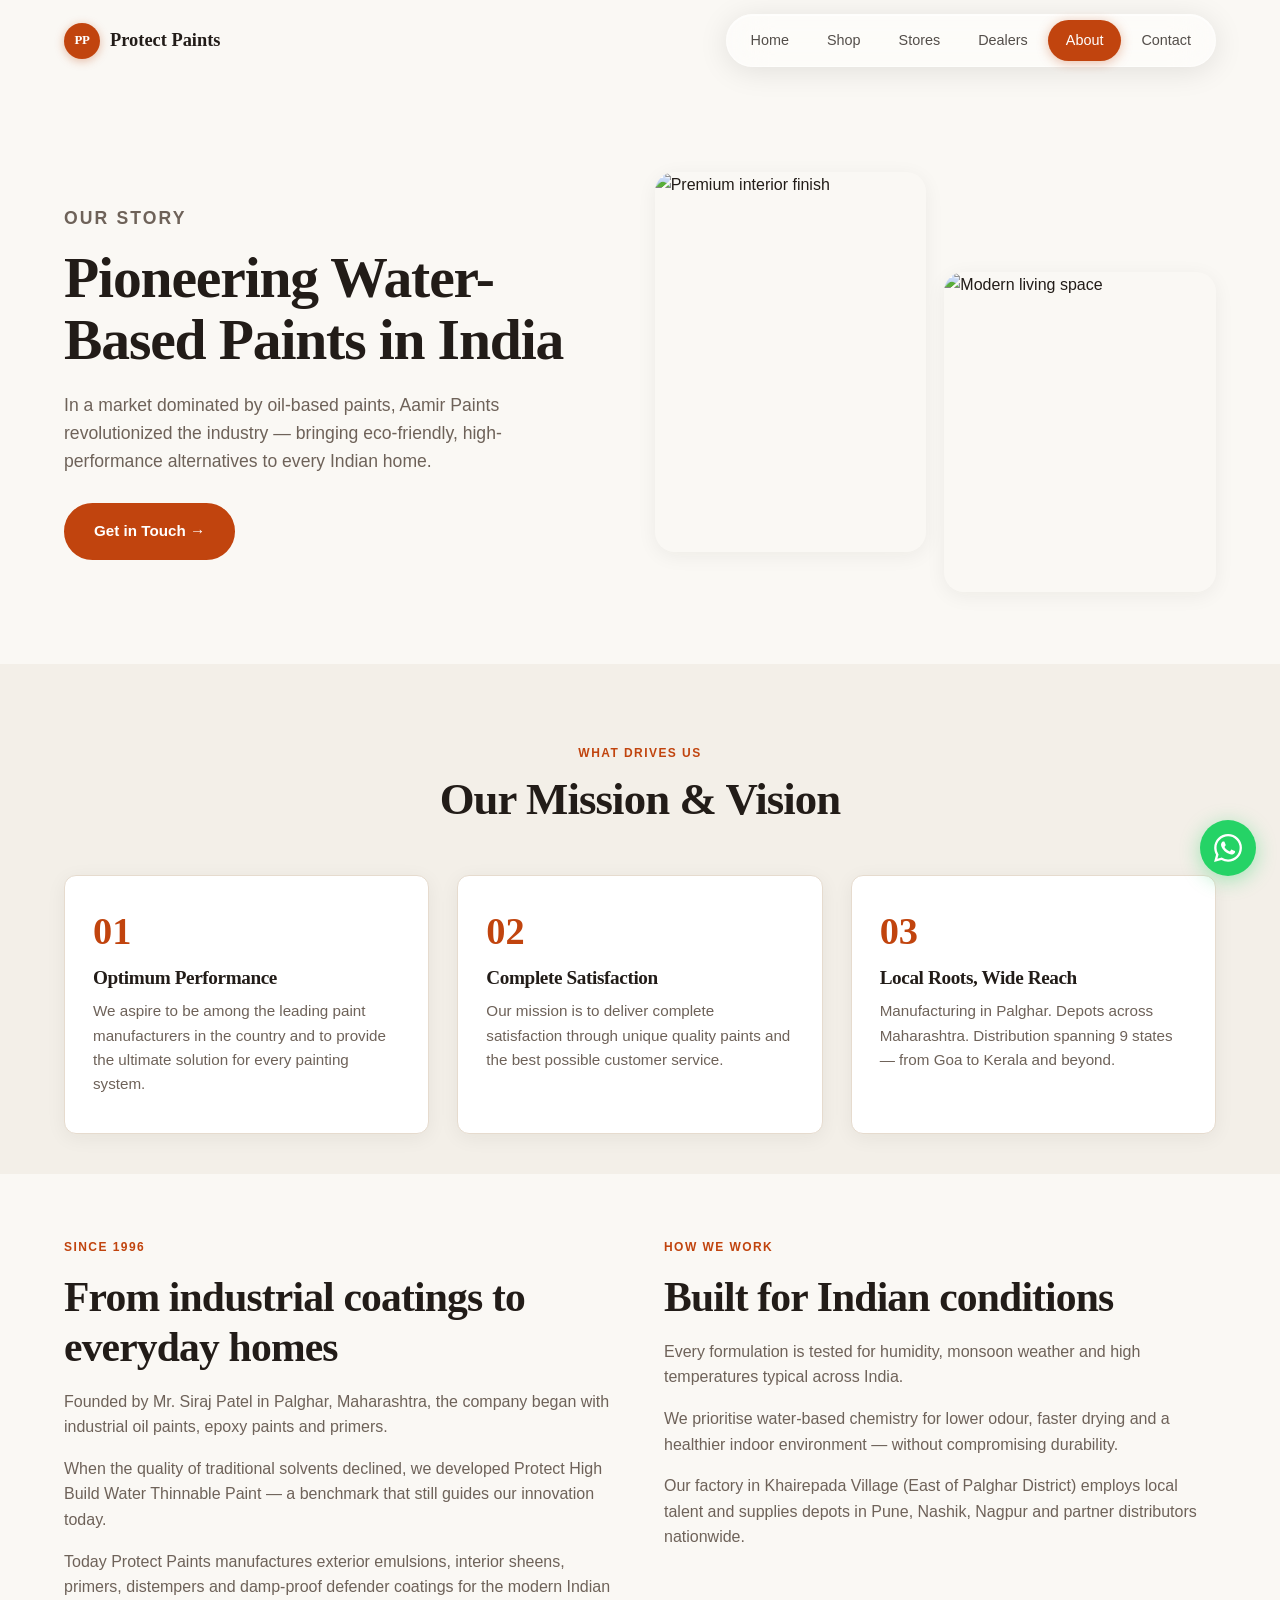
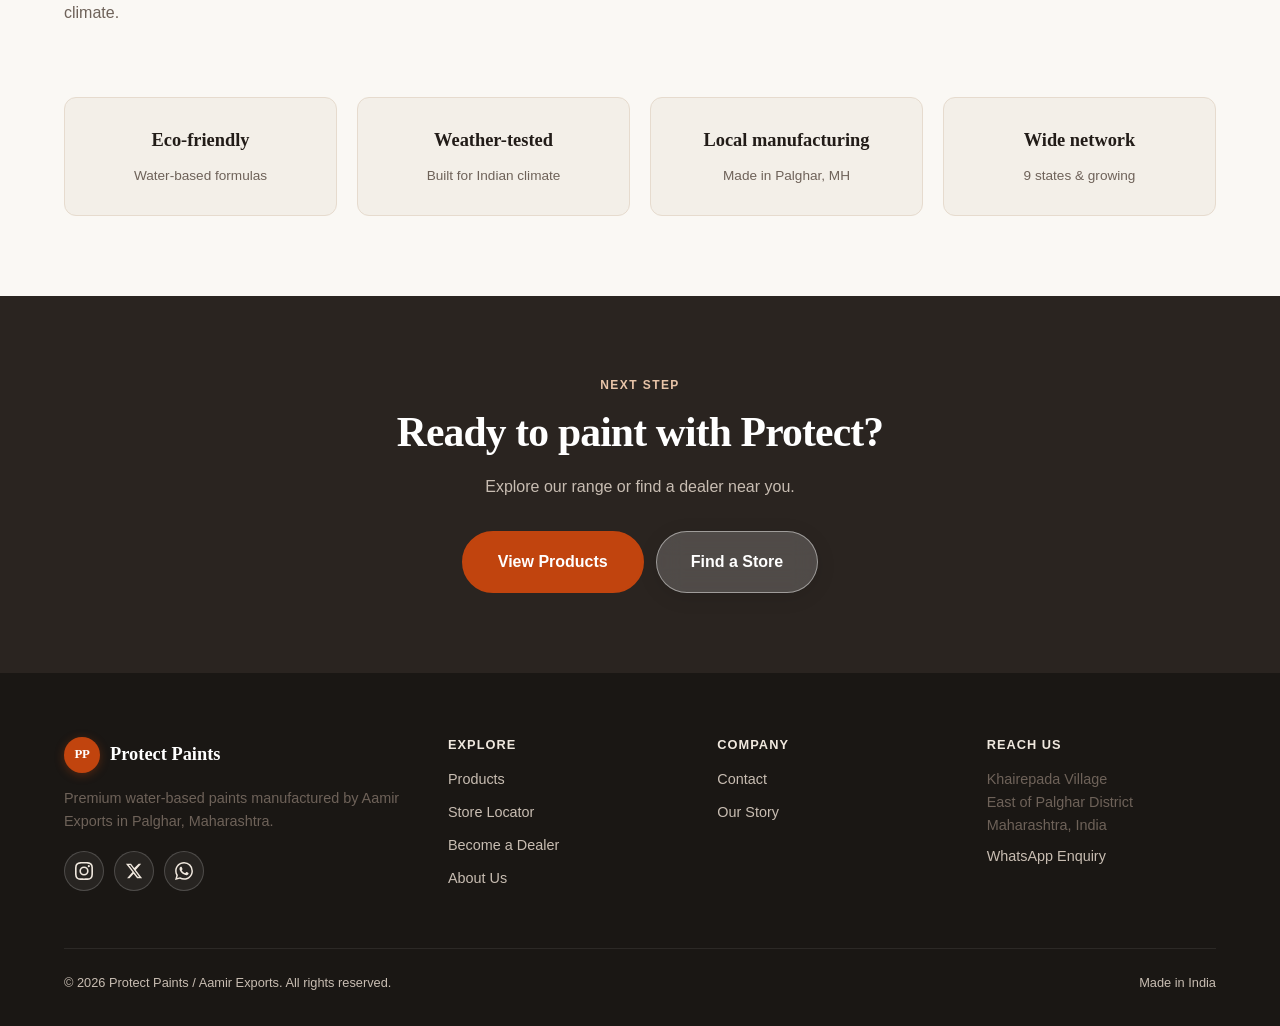
==== commit 747861b3: "Add files via upload" ====
--- a/about.html
+++ b/about.html
@@ -276,6 +276,17 @@
         <div class="footer-brand">
           <a href="index.html" class="logo"><span class="logo-mark">PP</span> Protect Paints</a>
           <p>Premium water-based paints manufactured by Aamir Exports in Palghar, Maharashtra.</p>
+          <div class="footer-social" aria-label="Follow us">
+            <a href="https://www.instagram.com/protectpaints" target="_blank" rel="noopener" aria-label="Instagram">
+              <svg viewBox="0 0 24 24" aria-hidden="true"><path d="M12 2.163c3.204 0 3.584.012 4.85.07 3.252.148 4.771 1.691 4.919 4.919.058 1.265.069 1.645.069 4.849 0 3.205-.012 3.584-.069 4.849-.149 3.225-1.664 4.771-4.919 4.919-1.266.058-1.644.07-4.85.07-3.204 0-3.584-.012-4.849-.07-3.26-.149-4.771-1.699-4.919-4.92-.058-1.265-.07-1.644-.07-4.849 0-3.204.013-3.583.07-4.849.149-3.227 1.664-4.771 4.919-4.919 1.266-.057 1.645-.069 4.849-.069zM12 0C8.741 0 8.333.014 7.053.072 2.695.272.273 2.69.073 7.052.014 8.333 0 8.741 0 12c0 3.259.014 3.668.072 4.948.2 4.358 2.618 6.78 6.98 6.98C8.333 23.986 8.741 24 12 24c3.259 0 3.668-.014 4.948-.072 4.354-.2 6.782-2.618 6.979-6.98.059-1.28.073-1.689.073-4.948 0-3.259-.014-3.667-.072-4.947-.196-4.354-2.617-6.78-6.979-6.98C15.668.014 15.259 0 12 0zm0 5.838a6.162 6.162 0 100 12.324 6.162 6.162 0 000-12.324zM12 16a4 4 0 110-8 4 4 0 010 8zm6.406-11.845a1.44 1.44 0 100 2.881 1.44 1.44 0 000-2.881z"/></svg>
+            </a>
+            <a href="https://x.com/protectpaints" target="_blank" rel="noopener" aria-label="X (Twitter)">
+              <svg viewBox="0 0 24 24" aria-hidden="true"><path d="M18.244 2.25h3.308l-7.227 8.26 8.502 11.24H16.17l-4.714-6.231-5.401 6.231H2.744l7.227-8.451L1.254 2.25H8.08l4.253 5.622L18.244 2.25zm-1.161 17.52h1.833L7.084 4.126H5.117L17.083 19.77z"/></svg>
+            </a>
+            <a href="https://wa.me/918600154337" target="_blank" rel="noopener" aria-label="WhatsApp">
+              <svg viewBox="0 0 24 24" aria-hidden="true"><path d="M17.472 14.382c-.297-.149-1.758-.867-2.03-.967-.273-.099-.471-.148-.67.15-.197.297-.767.966-.94 1.164-.173.199-.347.223-.644.075-.297-.15-1.255-.463-2.39-1.475-.883-.788-1.48-1.761-1.653-2.059-.173-.297-.018-.458.13-.606.134-.133.298-.347.446-.52.149-.174.198-.298.298-.497.099-.198.05-.371-.025-.52-.075-.149-.669-1.612-.916-2.207-.242-.579-.487-.5-.669-.51-.173-.008-.371-.01-.57-.01-.198 0-.52.074-.792.372-.272.297-1.04 1.016-1.04 2.479 0 1.462 1.065 2.875 1.213 3.074.149.198 2.096 3.2 5.077 4.487.709.306 1.262.489 1.694.625.712.227 1.36.195 1.871.118.571-.085 1.758-.719 2.006-1.413.248-.694.248-1.289.173-1.413-.074-.124-.272-.198-.57-.347m-5.421 7.403h-.004a9.87 9.87 0 01-5.031-1.378l-.361-.214-3.741.982.998-3.648-.235-.374a9.86 9.86 0 01-1.51-5.26c.001-5.45 4.436-9.884 9.888-9.884 2.64 0 5.122 1.03 6.988 2.898a9.825 9.825 0 012.893 6.994c-.003 5.45-4.435 9.884-9.885 9.884m8.413-18.297A11.815 11.815 0 0012.05 0C5.495 0 .16 5.335.157 11.892c0 2.096.547 4.142 1.588 5.945L.057 24l6.305-1.654a11.882 11.882 0 005.683 1.448h.005c6.554 0 11.89-5.335 11.893-11.893a11.821 11.821 0 00-3.48-8.413z"/></svg>
+            </a>
+          </div>
         </div>
         <div class="footer-col">
           <h4>Explore</h4>
--- a/assets/css/style.css
+++ b/assets/css/style.css
@@ -322,26 +322,6 @@
   border-color: rgba(255, 255, 255, 0.7);
   color: #fff;
 }
-.scroll-hint {
-  position: absolute;
-  bottom: 28px;
-  left: 50%;
-  transform: translateX(-50%);
-  color: rgba(255,255,255,0.45);
-  font-size: 0.68rem;
-  letter-spacing: 0.18em;
-  text-transform: uppercase;
-  display: flex;
-  flex-direction: column;
-  align-items: center;
-  gap: 8px;
-}
-.scroll-hint::after {
-  content: "";
-  width: 1px;
-  height: 28px;
-  background: rgba(255,255,255,0.35);
-}
 
 /* ---------- Product grid ---------- */
 .product-filters {
@@ -643,6 +623,38 @@
   font-size: 0.8rem;
 }
 
+
+/* ---------- Footer social icons ---------- */
+.footer-social {
+  display: flex;
+  gap: 10px;
+  margin-top: 18px;
+  flex-wrap: wrap;
+}
+.footer-social a {
+  width: 40px;
+  height: 40px;
+  border-radius: 50%;
+  border: 1px solid rgba(255,255,255,0.18);
+  background: rgba(255,255,255,0.06);
+  color: #F0E8DE;
+  display: inline-flex;
+  align-items: center;
+  justify-content: center;
+  transition: background 0.15s, color 0.15s, border-color 0.15s, transform 0.15s;
+}
+.footer-social a:hover {
+  background: var(--brand);
+  border-color: var(--brand);
+  color: #fff;
+  transform: translateY(-2px);
+}
+.footer-social svg {
+  width: 18px;
+  height: 18px;
+  fill: currentColor;
+}
+
 /* ---------- WhatsApp float ---------- */
 .wa-float {
   position: fixed;
@@ -665,7 +677,7 @@
 
 /* ---------- Stores page embed ---------- */
 .stores-wrapper {
-  padding: 24px 0 80px;
+  padding: 8px 0 48px;
 }
 /* height is controlled inside stores.html so list scrolls + map fills */
 
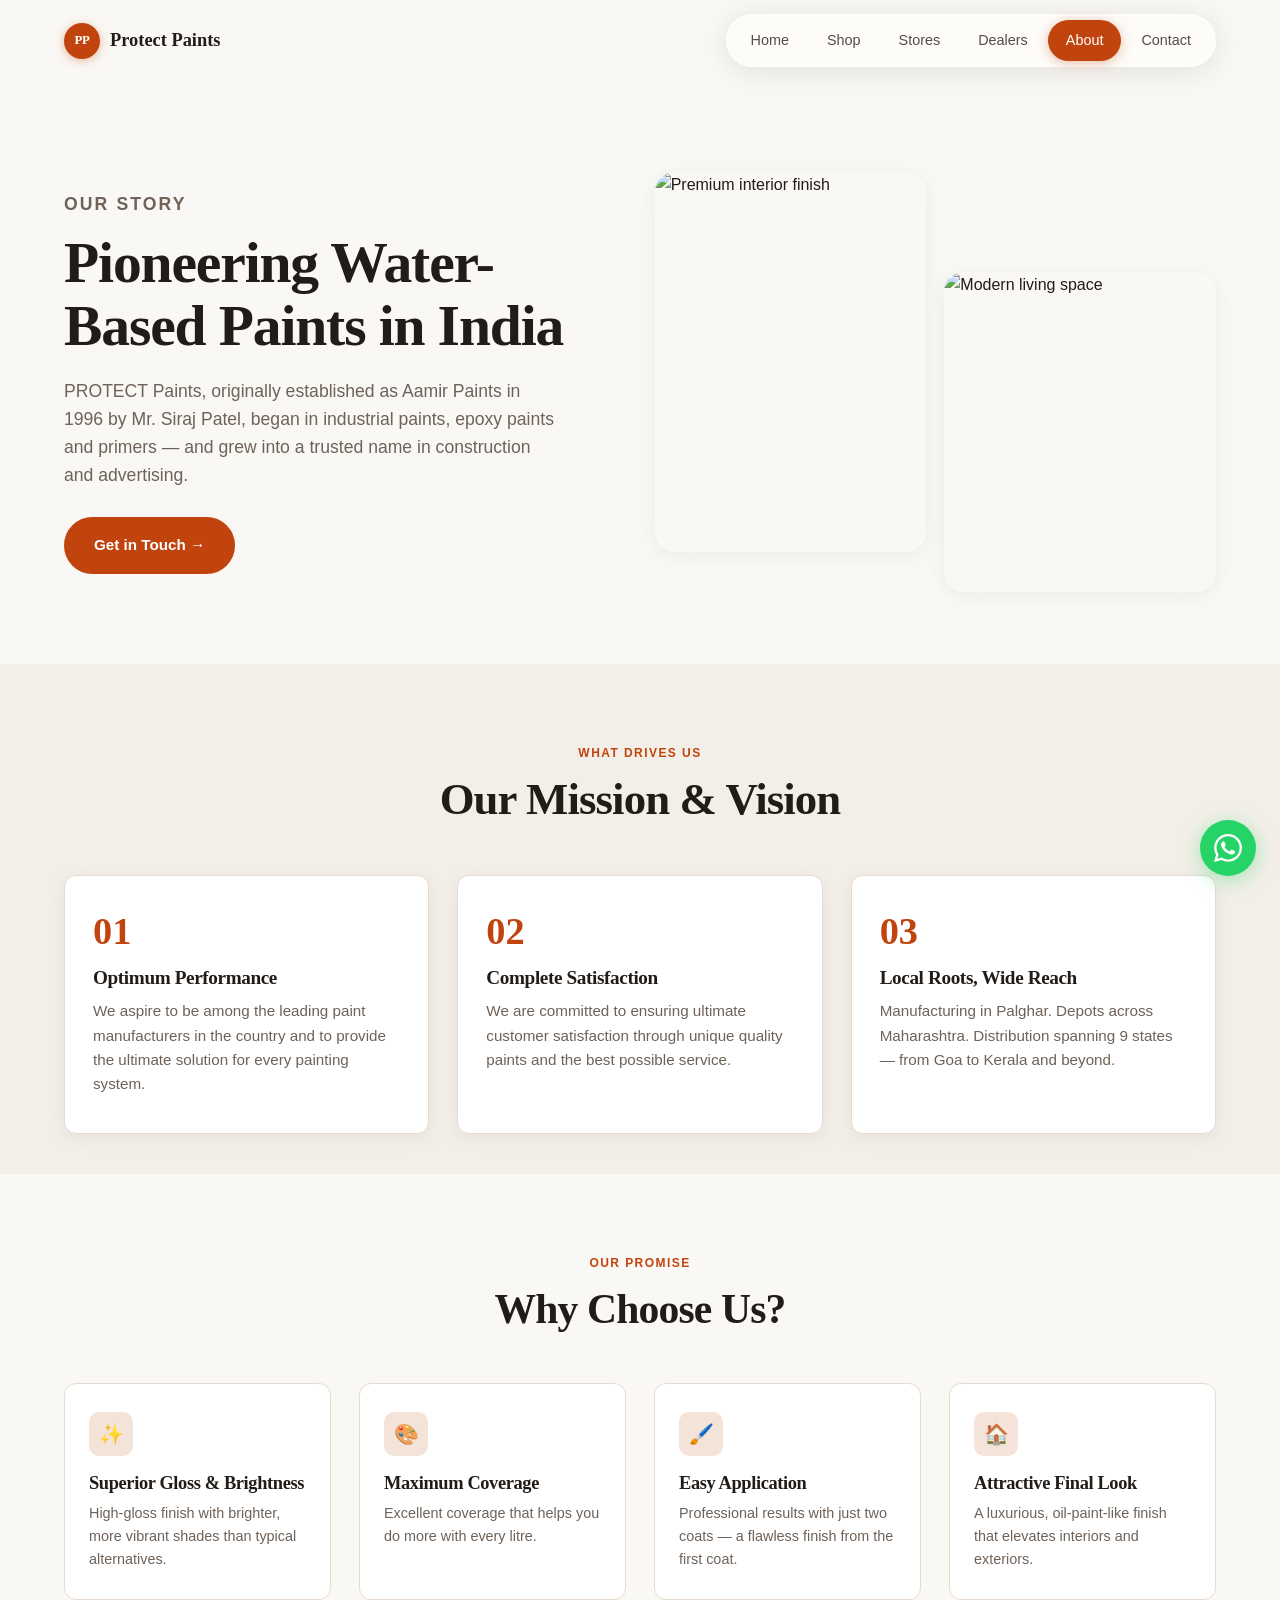
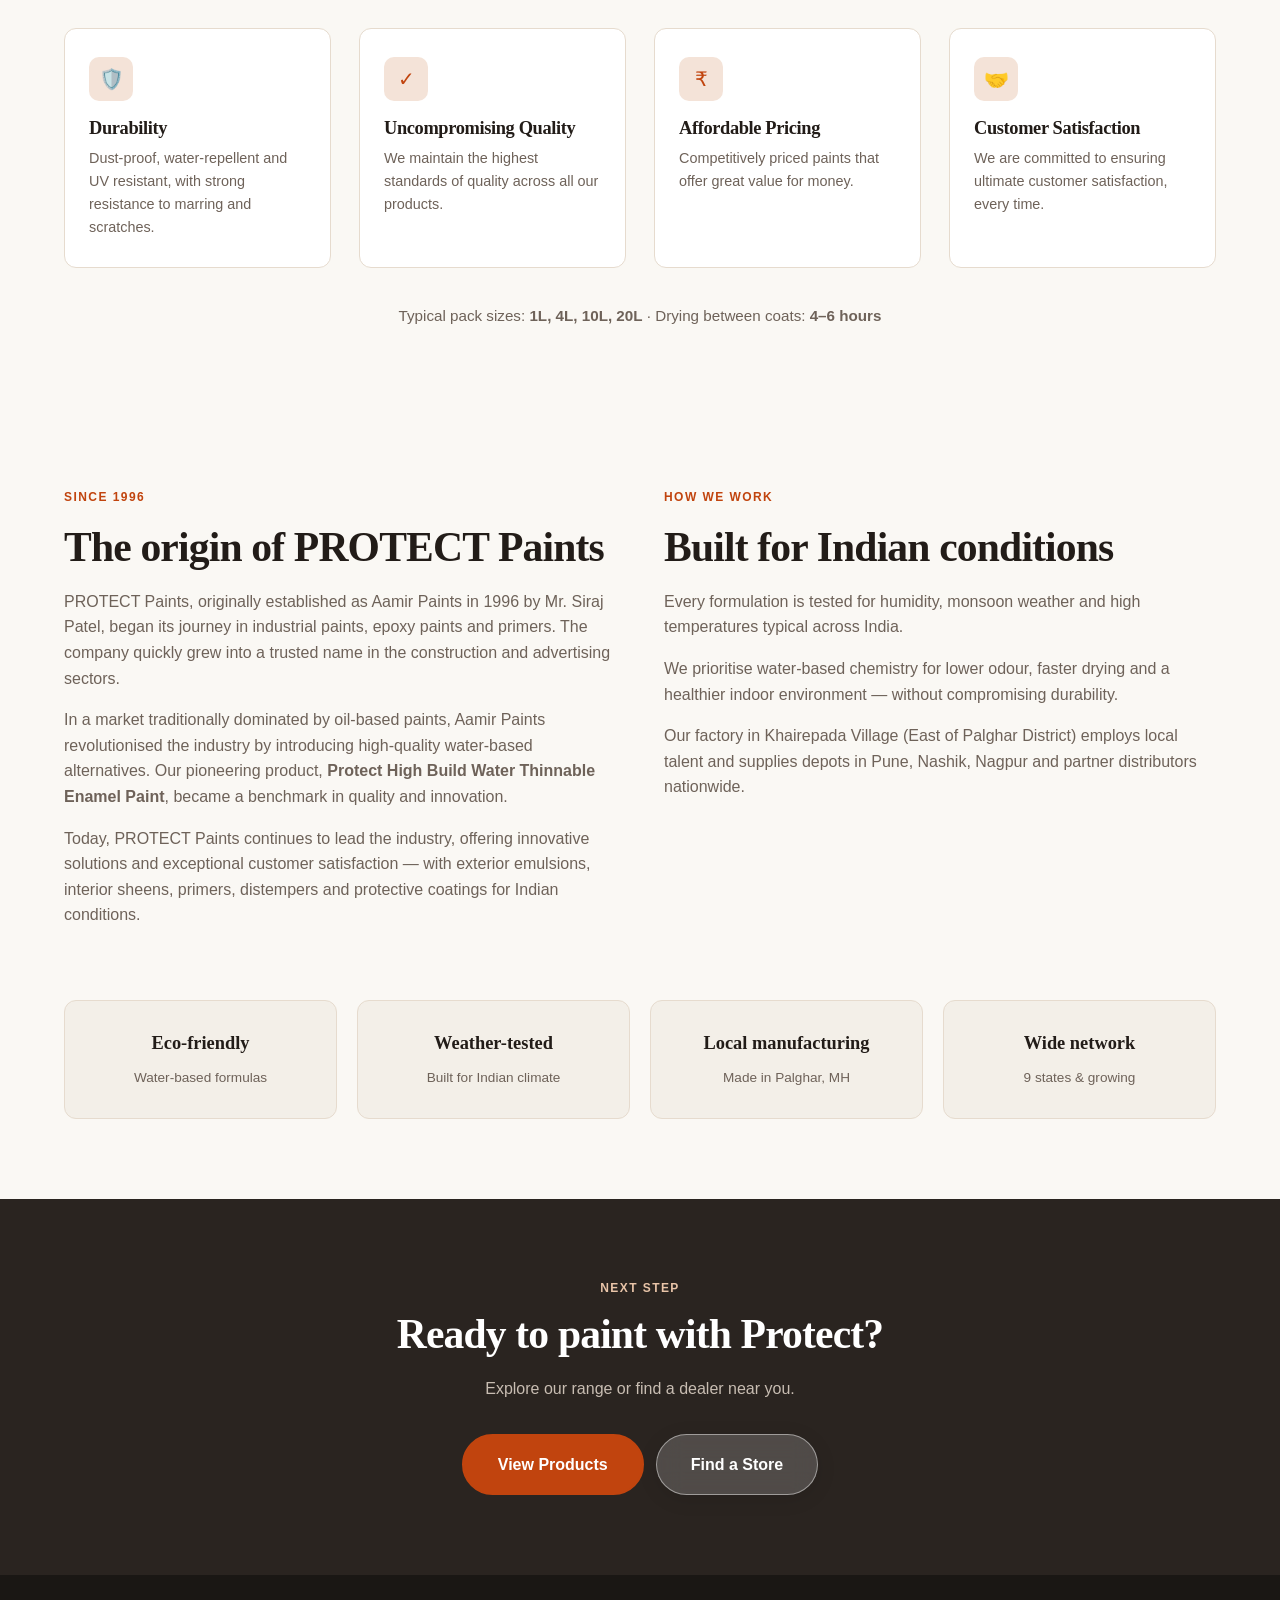
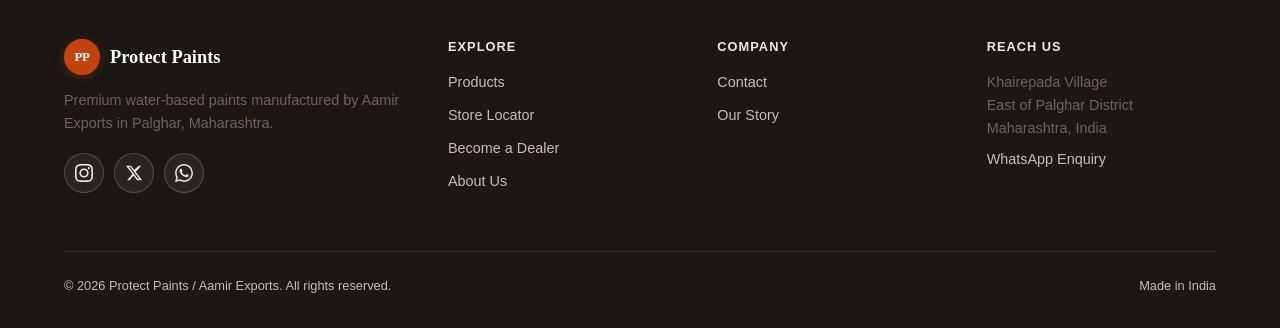
==== commit 629b0f86: "Add files via upload" ====
--- a/about.html
+++ b/about.html
@@ -180,7 +180,7 @@
         <div class="about-hero-copy">
           <p class="eyebrow">Our Story</p>
           <h1>Pioneering Water-<br>Based Paints in India</h1>
-          <p>In a market dominated by oil-based paints, Aamir Paints revolutionized the industry — bringing eco-friendly, high-performance alternatives to every Indian home.</p>
+          <p>PROTECT Paints, originally established as Aamir Paints in 1996 by Mr. Siraj Patel, began in industrial paints, epoxy paints and primers — and grew into a trusted name in construction and advertising.</p>
           <a href="contact.html" class="btn btn-primary">Get in Touch →</a>
         </div>
         <div class="about-images">
@@ -205,7 +205,7 @@
         <div class="mission-card">
           <div class="num">02</div>
           <h3>Complete Satisfaction</h3>
-          <p>Our mission is to deliver complete satisfaction through unique quality paints and the best possible customer service.</p>
+          <p>We are committed to ensuring ultimate customer satisfaction through unique quality paints and the best possible service.</p>
         </div>
         <div class="mission-card">
           <div class="num">03</div>
@@ -216,16 +216,72 @@
     </div>
   </section>
 
+
+  <!-- Why choose us — from 2025 catalog -->
+  <section class="section">
+    <div class="container">
+      <div style="text-align:center; margin-bottom:48px;">
+        <p class="eyebrow">Our Promise</p>
+        <h2>Why Choose Us?</h2>
+      </div>
+      <div class="benefits">
+        <div class="benefit-card">
+          <div class="icon">✨</div>
+          <h3>Superior Gloss &amp; Brightness</h3>
+          <p>High-gloss finish with brighter, more vibrant shades than typical alternatives.</p>
+        </div>
+        <div class="benefit-card">
+          <div class="icon">🎨</div>
+          <h3>Maximum Coverage</h3>
+          <p>Excellent coverage that helps you do more with every litre.</p>
+        </div>
+        <div class="benefit-card">
+          <div class="icon">🖌️</div>
+          <h3>Easy Application</h3>
+          <p>Professional results with just two coats — a flawless finish from the first coat.</p>
+        </div>
+        <div class="benefit-card">
+          <div class="icon">🏠</div>
+          <h3>Attractive Final Look</h3>
+          <p>A luxurious, oil-paint-like finish that elevates interiors and exteriors.</p>
+        </div>
+        <div class="benefit-card">
+          <div class="icon">🛡️</div>
+          <h3>Durability</h3>
+          <p>Dust-proof, water-repellent and UV resistant, with strong resistance to marring and scratches.</p>
+        </div>
+        <div class="benefit-card">
+          <div class="icon">✓</div>
+          <h3>Uncompromising Quality</h3>
+          <p>We maintain the highest standards of quality across all our products.</p>
+        </div>
+        <div class="benefit-card">
+          <div class="icon">₹</div>
+          <h3>Affordable Pricing</h3>
+          <p>Competitively priced paints that offer great value for money.</p>
+        </div>
+        <div class="benefit-card">
+          <div class="icon">🤝</div>
+          <h3>Customer Satisfaction</h3>
+          <p>We are committed to ensuring ultimate customer satisfaction, every time.</p>
+        </div>
+      </div>
+      <p style="text-align:center; margin-top:36px; font-size:0.95rem; color:var(--ink-soft);">
+        Typical pack sizes: <strong>1L, 4L, 10L, 20L</strong> · Drying between coats: <strong>4–6 hours</strong>
+      </p>
+    </div>
+  </section>
+
   <!-- Deeper story -->
   <section class="story-detail">
     <div class="container">
       <div class="story-detail-grid">
         <div>
           <p class="eyebrow">Since 1996</p>
-          <h2>From industrial coatings to everyday homes</h2>
-          <p>Founded by Mr. Siraj Patel in Palghar, Maharashtra, the company began with industrial oil paints, epoxy paints and primers.</p>
-          <p>When the quality of traditional solvents declined, we developed Protect High Build Water Thinnable Paint — a benchmark that still guides our innovation today.</p>
-          <p>Today Protect Paints manufactures exterior emulsions, interior sheens, primers, distempers and damp-proof defender coatings for the modern Indian climate.</p>
+          <h2>The origin of PROTECT Paints</h2>
+          <p>PROTECT Paints, originally established as Aamir Paints in 1996 by Mr. Siraj Patel, began its journey in industrial paints, epoxy paints and primers. The company quickly grew into a trusted name in the construction and advertising sectors.</p>
+          <p>In a market traditionally dominated by oil-based paints, Aamir Paints revolutionised the industry by introducing high-quality water-based alternatives. Our pioneering product, <strong>Protect High Build Water Thinnable Enamel Paint</strong>, became a benchmark in quality and innovation.</p>
+          <p>Today, PROTECT Paints continues to lead the industry, offering innovative solutions and exceptional customer satisfaction — with exterior emulsions, interior sheens, primers, distempers and protective coatings for Indian conditions.</p>
         </div>
         <div>
           <p class="eyebrow">How We Work</p>
--- a/assets/css/style.css
+++ b/assets/css/style.css
@@ -154,7 +154,6 @@
   box-shadow: none;
 }
 body:not(.home) { padding-top: 72px; }
-body:not(.home) .site-header .logo { color: var(--ink); }
 .header-inner {
   display: flex;
   align-items: center;
@@ -168,7 +167,7 @@
   font-family: var(--font-display);
   font-weight: 600;
   font-size: 1.15rem;
-  color: #fff; /* white — no pill/background */
+  color: var(--ink); /* default: dark text on light pages */
   text-decoration: none;
   background: none;
   backdrop-filter: none;
@@ -177,6 +176,15 @@
   border: none;
   border-radius: 0;
   box-shadow: none;
+  transition: color 0.2s ease;
+}
+/* White logo text when header sits on a dark background */
+.site-header.logo-on-dark .logo,
+body.home .site-header:not(.is-scrolled):not(.logo-on-light) .logo {
+  color: #fff;
+}
+.site-header.logo-on-light .logo {
+  color: var(--ink);
 }
 .logo-mark {
   width: 36px;
@@ -411,11 +419,17 @@
 .product-body .btn { align-self: flex-start; }
 
 /* Colored card backgrounds for variety */
-.product-card[data-cat="distemper"] .product-img { background: #C1440E; }
-.product-card[data-cat="exterior"] .product-img { background: #8B5E3C; }
-.product-card[data-cat="interior"] .product-img { background: #5C6B6B; }
-.product-card[data-cat="primer"] .product-img { background: #4A5568; }
-.product-card[data-cat="defender"] .product-img { background: #3D4F3D; }
+/* Neutral card image area — real product photos sit on soft cream */
+.product-card .product-img {
+  background: linear-gradient(180deg, #F7F3ED 0%, #EFE8DF 100%);
+}
+.product-card .product-img img {
+  max-height: 220px;
+  width: auto;
+  max-width: 92%;
+  object-fit: contain;
+  filter: drop-shadow(0 10px 22px rgba(0,0,0,0.14));
+}
 
 /* ---------- Feature / About blocks ---------- */
 .split {
@@ -582,6 +596,56 @@
 }
 @media (max-width: 700px) {
   .stats-grid { grid-template-columns: 1fr; }
+}
+
+
+/* ---------- Clients logo strip ---------- */
+.clients-section {
+  padding: 72px 0;
+  background: var(--surface);
+  border-top: 1px solid var(--line);
+  border-bottom: 1px solid var(--line);
+}
+.clients-section .eyebrow { text-align: center; }
+.clients-section h2 { text-align: center; margin-bottom: 12px; }
+.clients-section .lead { text-align: center; margin: 0 auto 40px; }
+.clients-grid {
+  display: grid;
+  grid-template-columns: repeat(5, 1fr);
+  gap: 20px;
+  align-items: center;
+  max-width: 960px;
+  margin: 0 auto;
+}
+.client-logo {
+  display: flex;
+  align-items: center;
+  justify-content: center;
+  height: 100px;
+  padding: 16px 20px;
+  background: var(--bg);
+  border: 1px solid var(--line);
+  border-radius: var(--radius);
+  transition: box-shadow 0.2s, transform 0.2s;
+}
+.client-logo:hover {
+  box-shadow: var(--shadow);
+  transform: translateY(-2px);
+}
+.client-logo img {
+  max-height: 64px;
+  max-width: 100%;
+  width: auto;
+  object-fit: contain;
+  filter: none;
+}
+@media (max-width: 900px) {
+  .clients-grid { grid-template-columns: repeat(3, 1fr); }
+}
+@media (max-width: 560px) {
+  .clients-grid { grid-template-columns: repeat(2, 1fr); }
+  .client-logo { height: 88px; padding: 12px; }
+  .client-logo img { max-height: 52px; }
 }
 
 /* ---------- Footer ---------- */
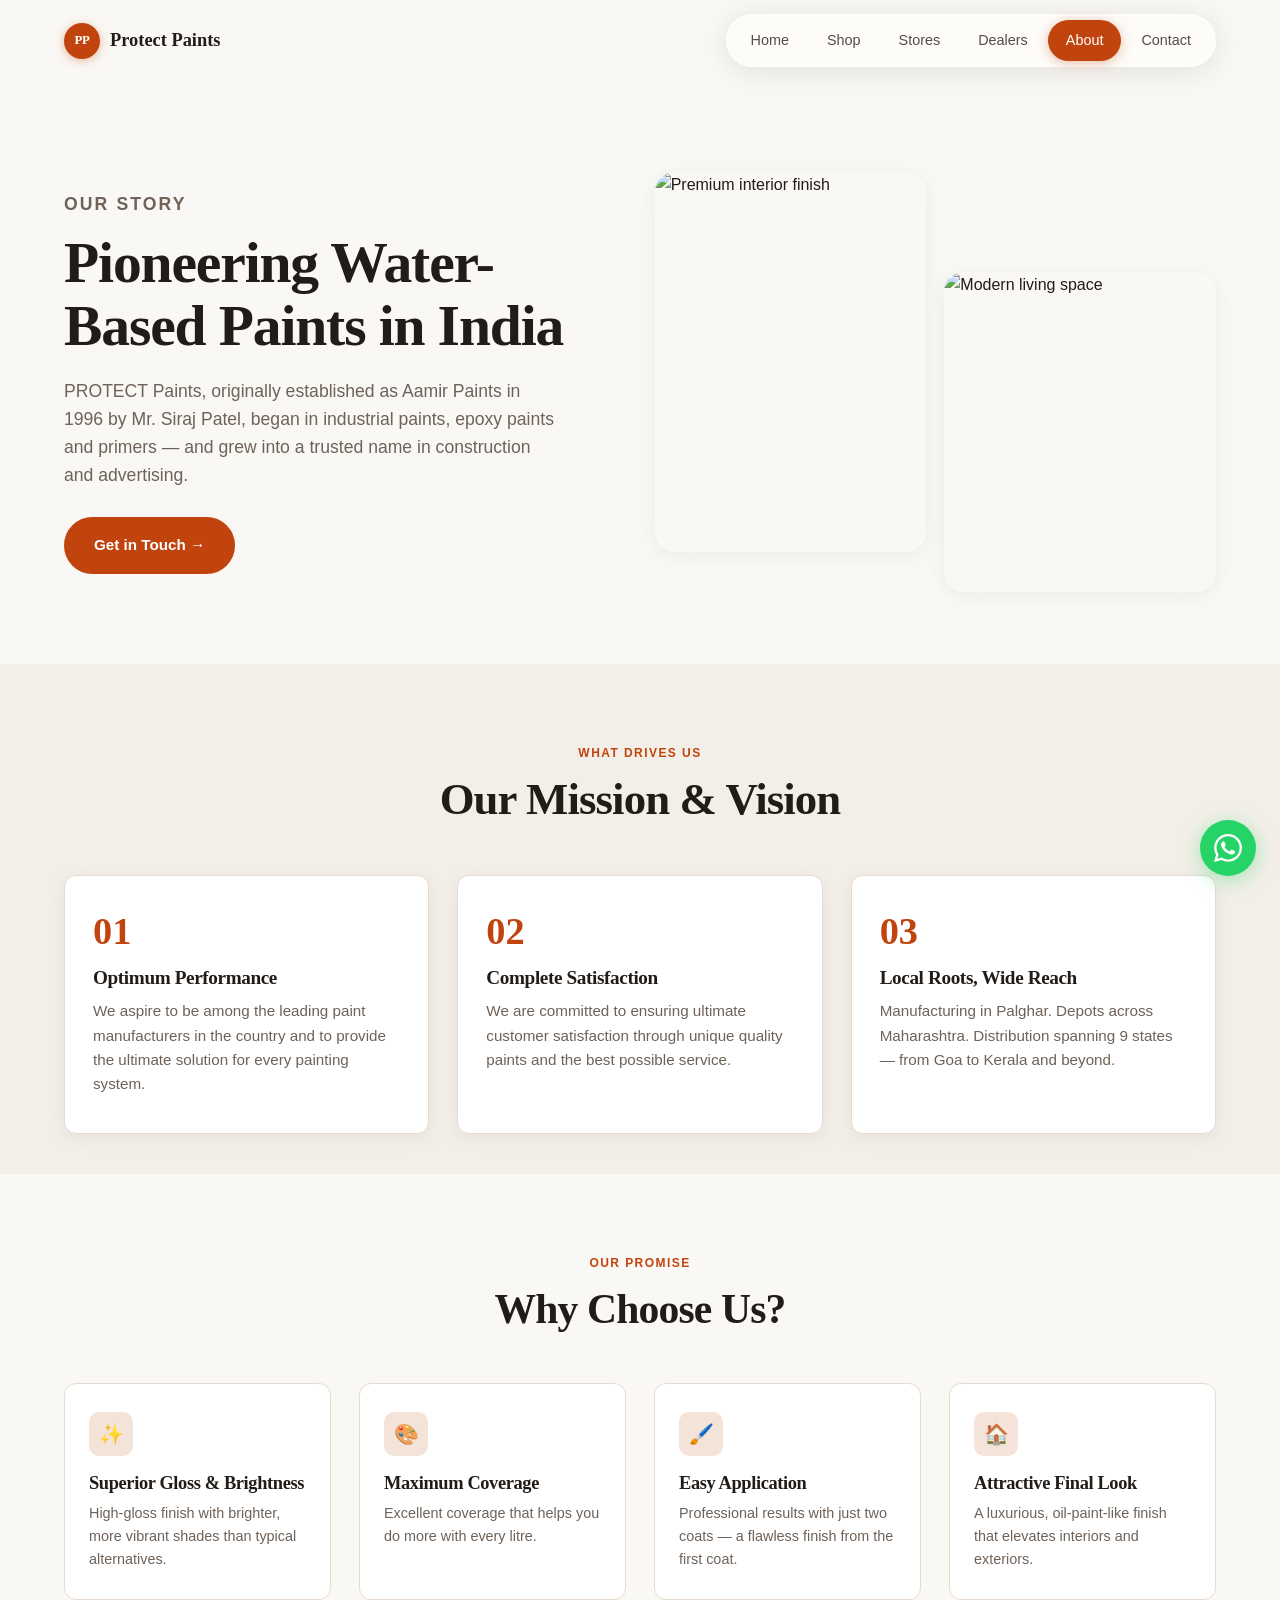
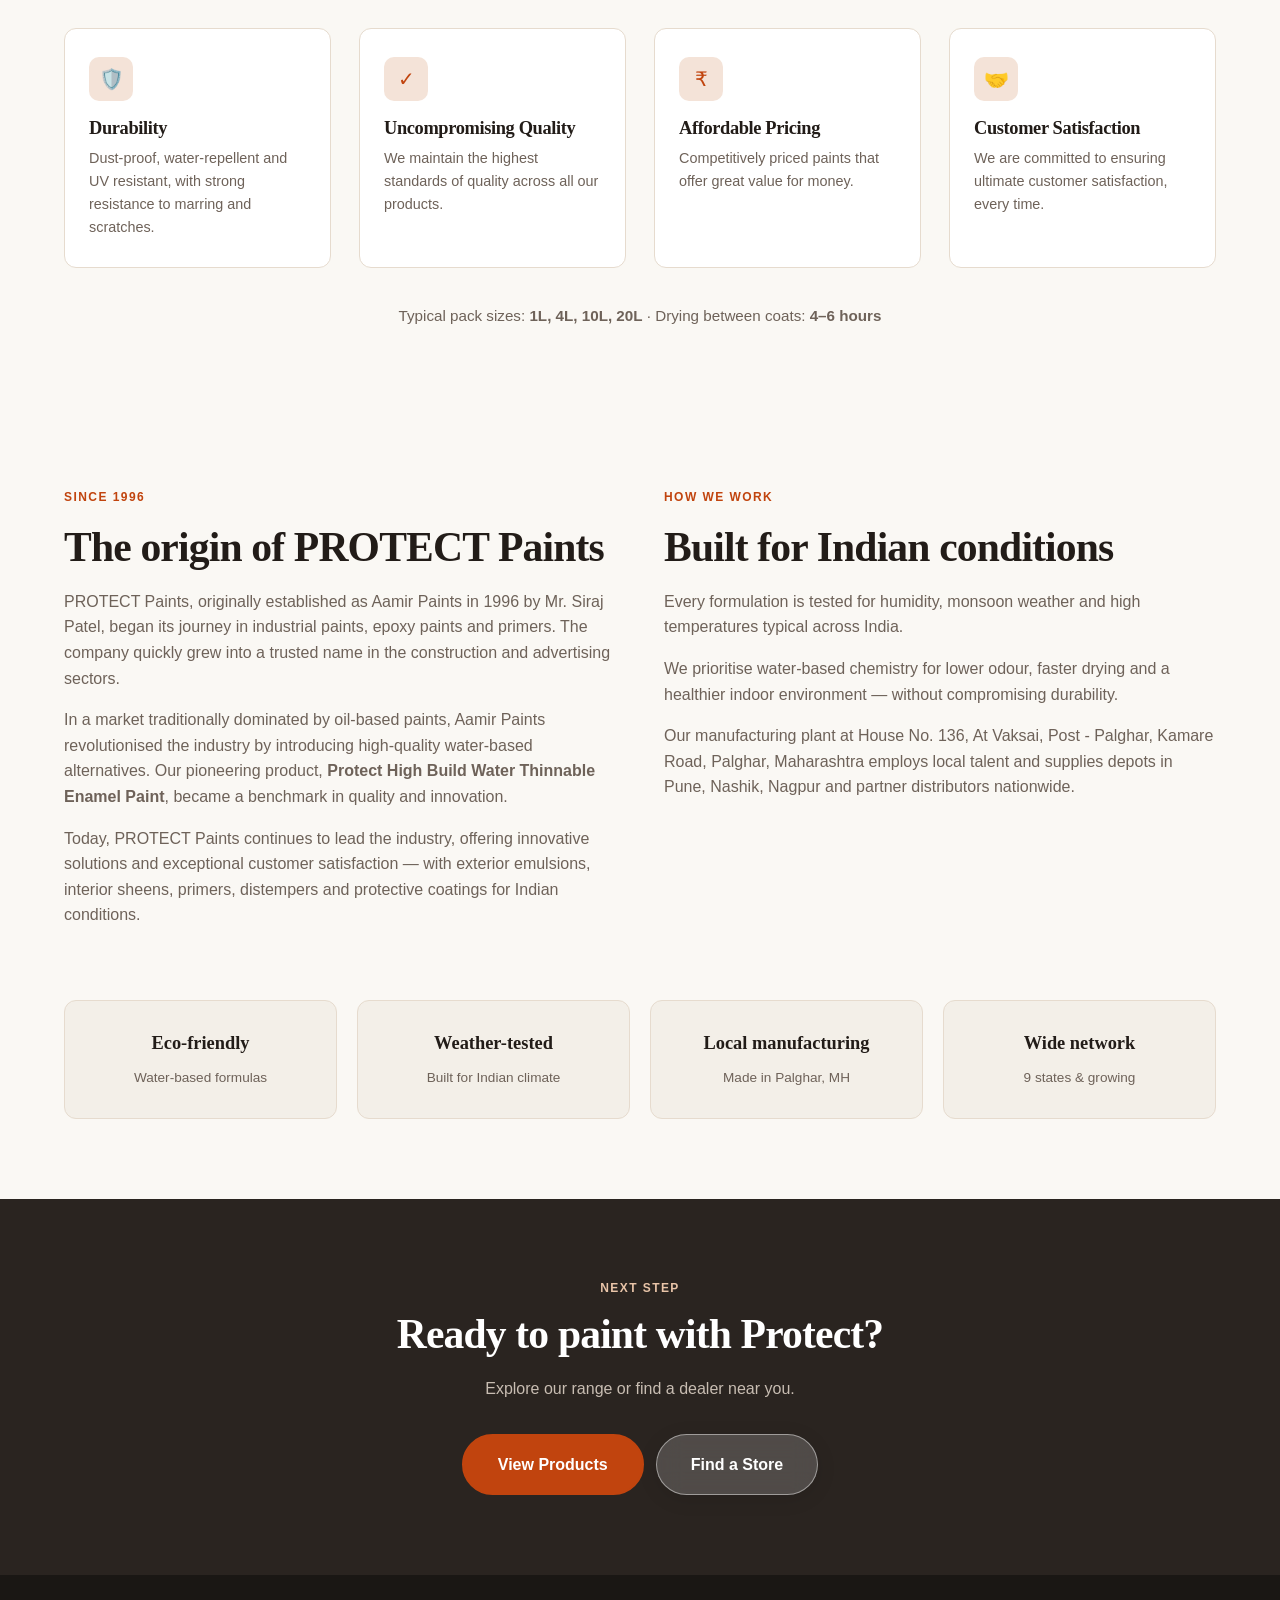
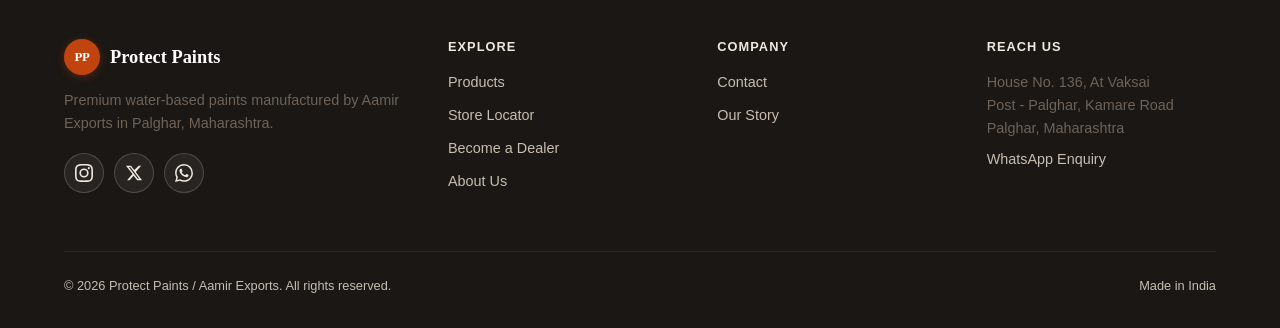
==== commit 68307a7f: "Add files via upload" ====
--- a/about.html
+++ b/about.html
@@ -288,7 +288,7 @@
           <h2>Built for Indian conditions</h2>
           <p>Every formulation is tested for humidity, monsoon weather and high temperatures typical across India.</p>
           <p>We prioritise water-based chemistry for lower odour, faster drying and a healthier indoor environment — without compromising durability.</p>
-          <p>Our factory in Khairepada Village (East of Palghar District) employs local talent and supplies depots in Pune, Nashik, Nagpur and partner distributors nationwide.</p>
+          <p>Our manufacturing plant at House No. 136, At Vaksai, Post - Palghar, Kamare Road, Palghar, Maharashtra employs local talent and supplies depots in Pune, Nashik, Nagpur and partner distributors nationwide.</p>
         </div>
       </div>
 
@@ -358,7 +358,7 @@
         </div>
         <div class="footer-col">
           <h4>Reach Us</h4>
-          <p style="font-size:0.9rem; margin:0 0 8px;">Khairepada Village<br>East of Palghar District<br>Maharashtra, India</p>
+          <p style="font-size:0.9rem; margin:0 0 8px;">House No. 136, At Vaksai<br>Post - Palghar, Kamare Road<br>Palghar, Maharashtra</p>
           <a href="https://wa.me/918600154337" target="_blank" rel="noopener">WhatsApp Enquiry</a>
         </div>
       </div>
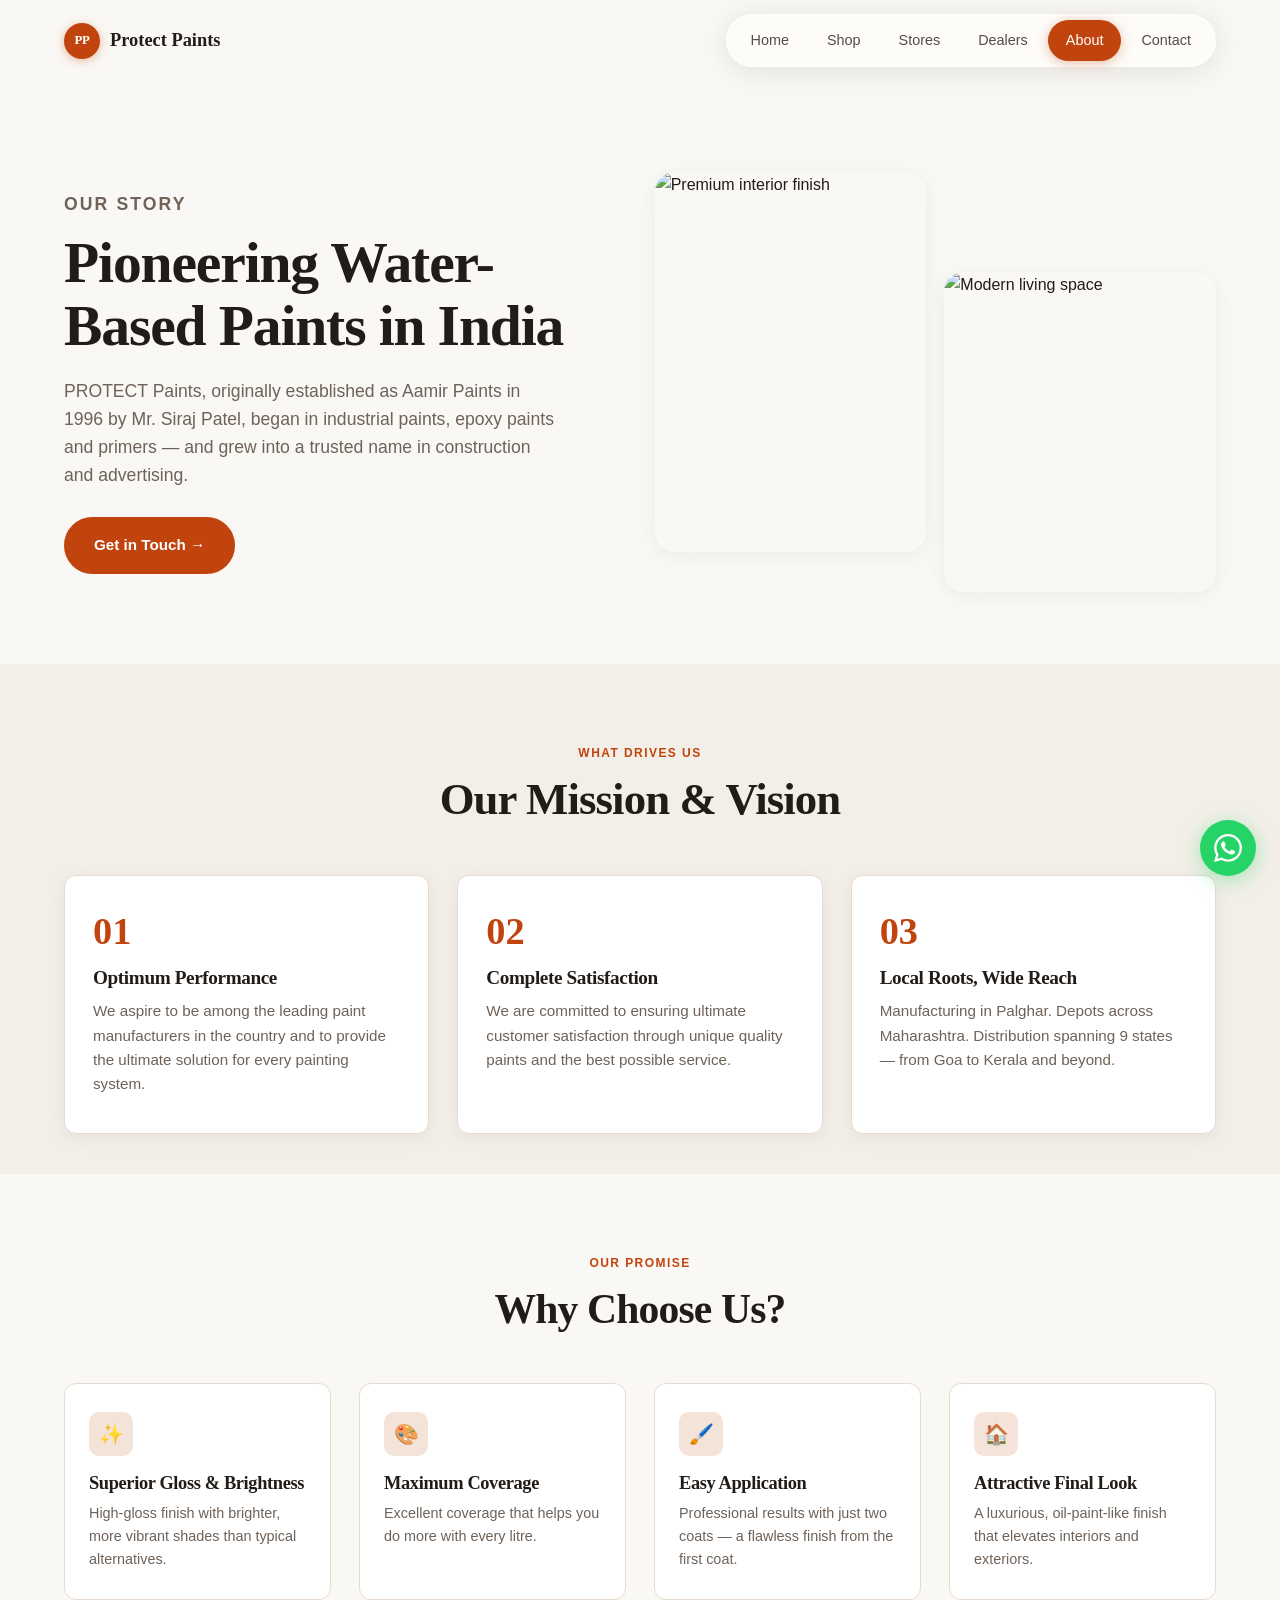
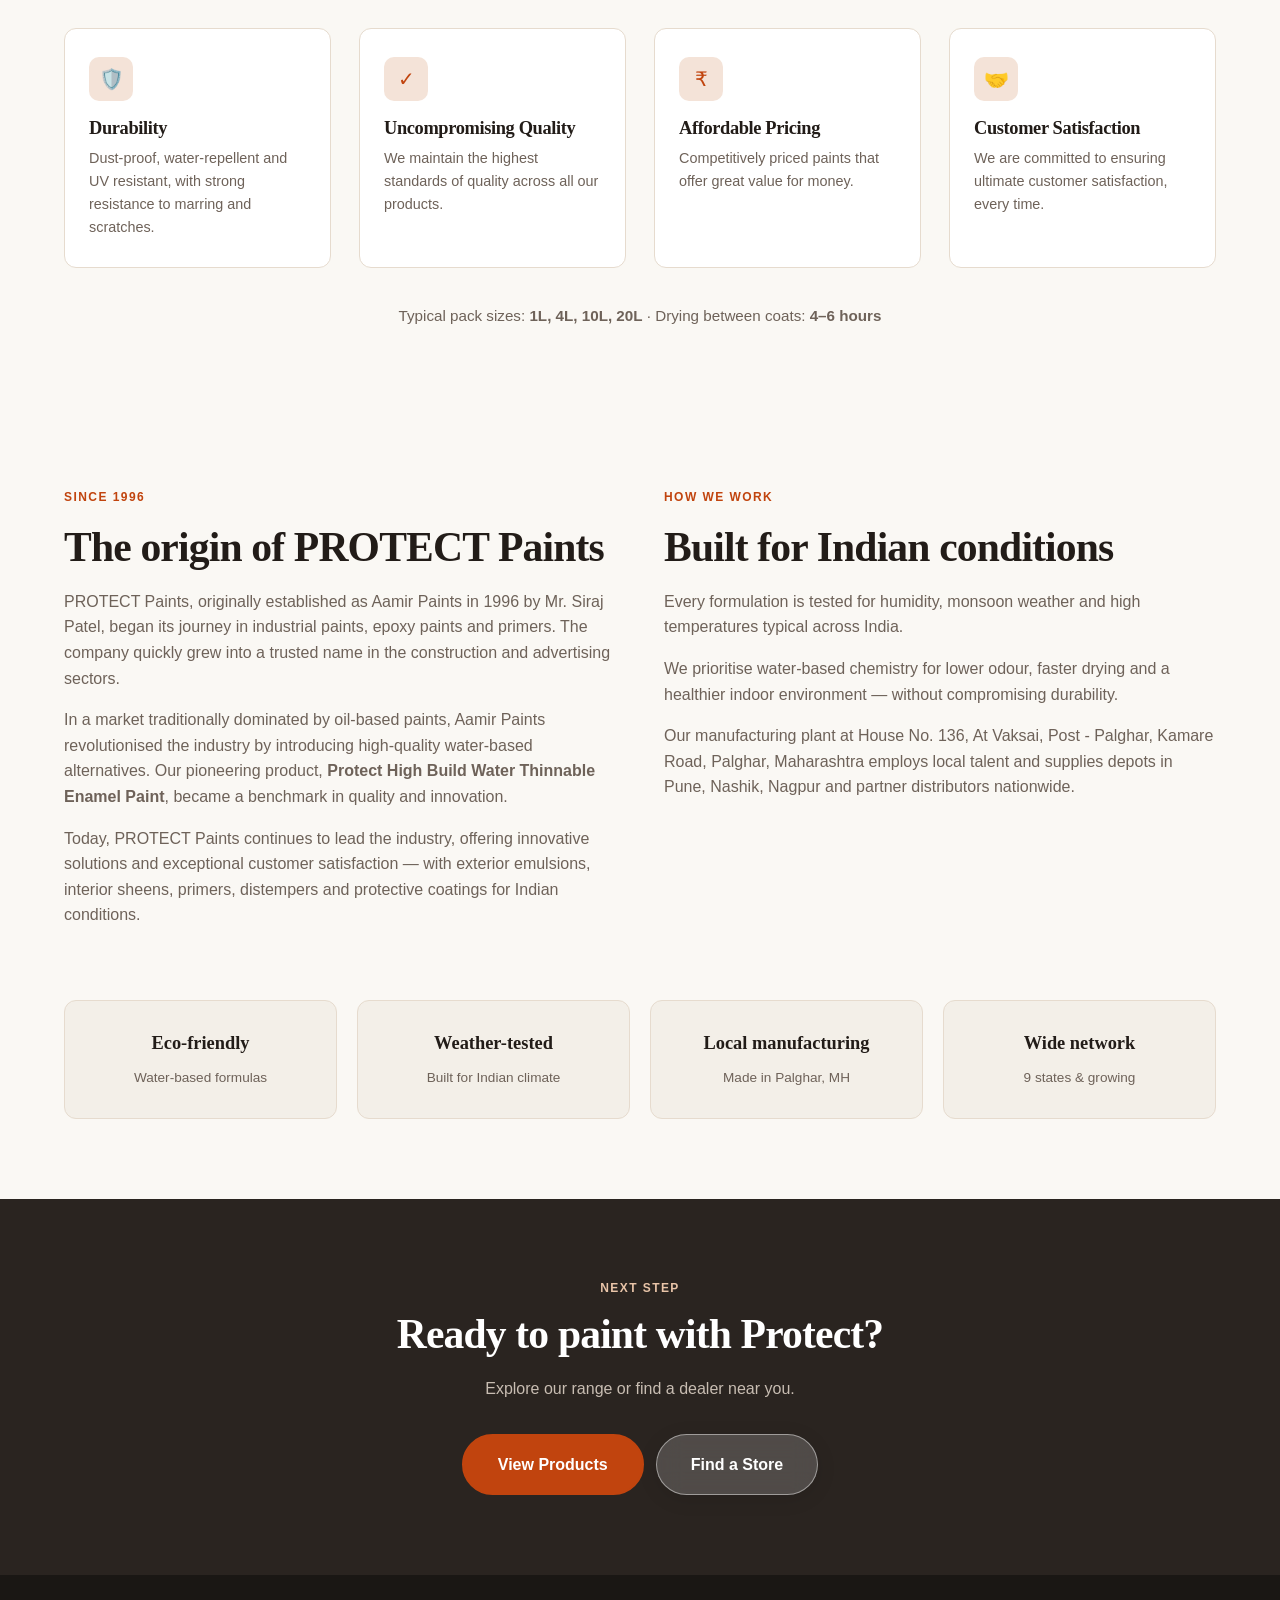
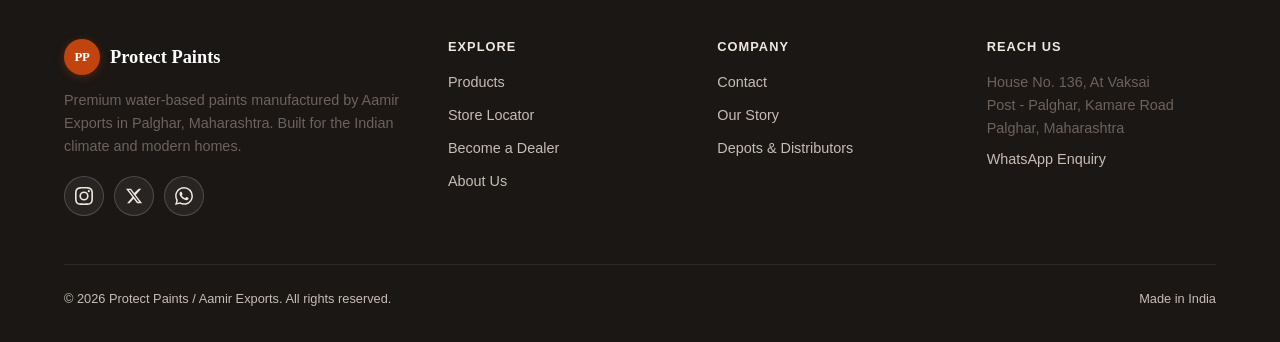
==== commit 3a86f5a7: "Add files via upload" ====
--- a/about.html
+++ b/about.html
@@ -330,8 +330,10 @@
     <div class="container">
       <div class="footer-grid">
         <div class="footer-brand">
-          <a href="index.html" class="logo"><span class="logo-mark">PP</span> Protect Paints</a>
-          <p>Premium water-based paints manufactured by Aamir Exports in Palghar, Maharashtra.</p>
+          <a href="index.html" class="logo">
+            <span class="logo-mark">PP</span> Protect Paints
+          </a>
+          <p>Premium water-based paints manufactured by Aamir Exports in Palghar, Maharashtra. Built for the Indian climate and modern homes.</p>
           <div class="footer-social" aria-label="Follow us">
             <a href="https://www.instagram.com/protectpaints" target="_blank" rel="noopener" aria-label="Instagram">
               <svg viewBox="0 0 24 24" aria-hidden="true"><path d="M12 2.163c3.204 0 3.584.012 4.85.07 3.252.148 4.771 1.691 4.919 4.919.058 1.265.069 1.645.069 4.849 0 3.205-.012 3.584-.069 4.849-.149 3.225-1.664 4.771-4.919 4.919-1.266.058-1.644.07-4.85.07-3.204 0-3.584-.012-4.849-.07-3.26-.149-4.771-1.699-4.919-4.92-.058-1.265-.07-1.644-.07-4.849 0-3.204.013-3.583.07-4.849.149-3.227 1.664-4.771 4.919-4.919 1.266-.057 1.645-.069 4.849-.069zM12 0C8.741 0 8.333.014 7.053.072 2.695.272.273 2.69.073 7.052.014 8.333 0 8.741 0 12c0 3.259.014 3.668.072 4.948.2 4.358 2.618 6.78 6.98 6.98C8.333 23.986 8.741 24 12 24c3.259 0 3.668-.014 4.948-.072 4.354-.2 6.782-2.618 6.979-6.98.059-1.28.073-1.689.073-4.948 0-3.259-.014-3.667-.072-4.947-.196-4.354-2.617-6.78-6.979-6.98C15.668.014 15.259 0 12 0zm0 5.838a6.162 6.162 0 100 12.324 6.162 6.162 0 000-12.324zM12 16a4 4 0 110-8 4 4 0 010 8zm6.406-11.845a1.44 1.44 0 100 2.881 1.44 1.44 0 000-2.881z"/></svg>
@@ -355,6 +357,7 @@
           <h4>Company</h4>
           <a href="contact.html">Contact</a>
           <a href="about.html">Our Story</a>
+          <a href="stores.html">Depots &amp; Distributors</a>
         </div>
         <div class="footer-col">
           <h4>Reach Us</h4>
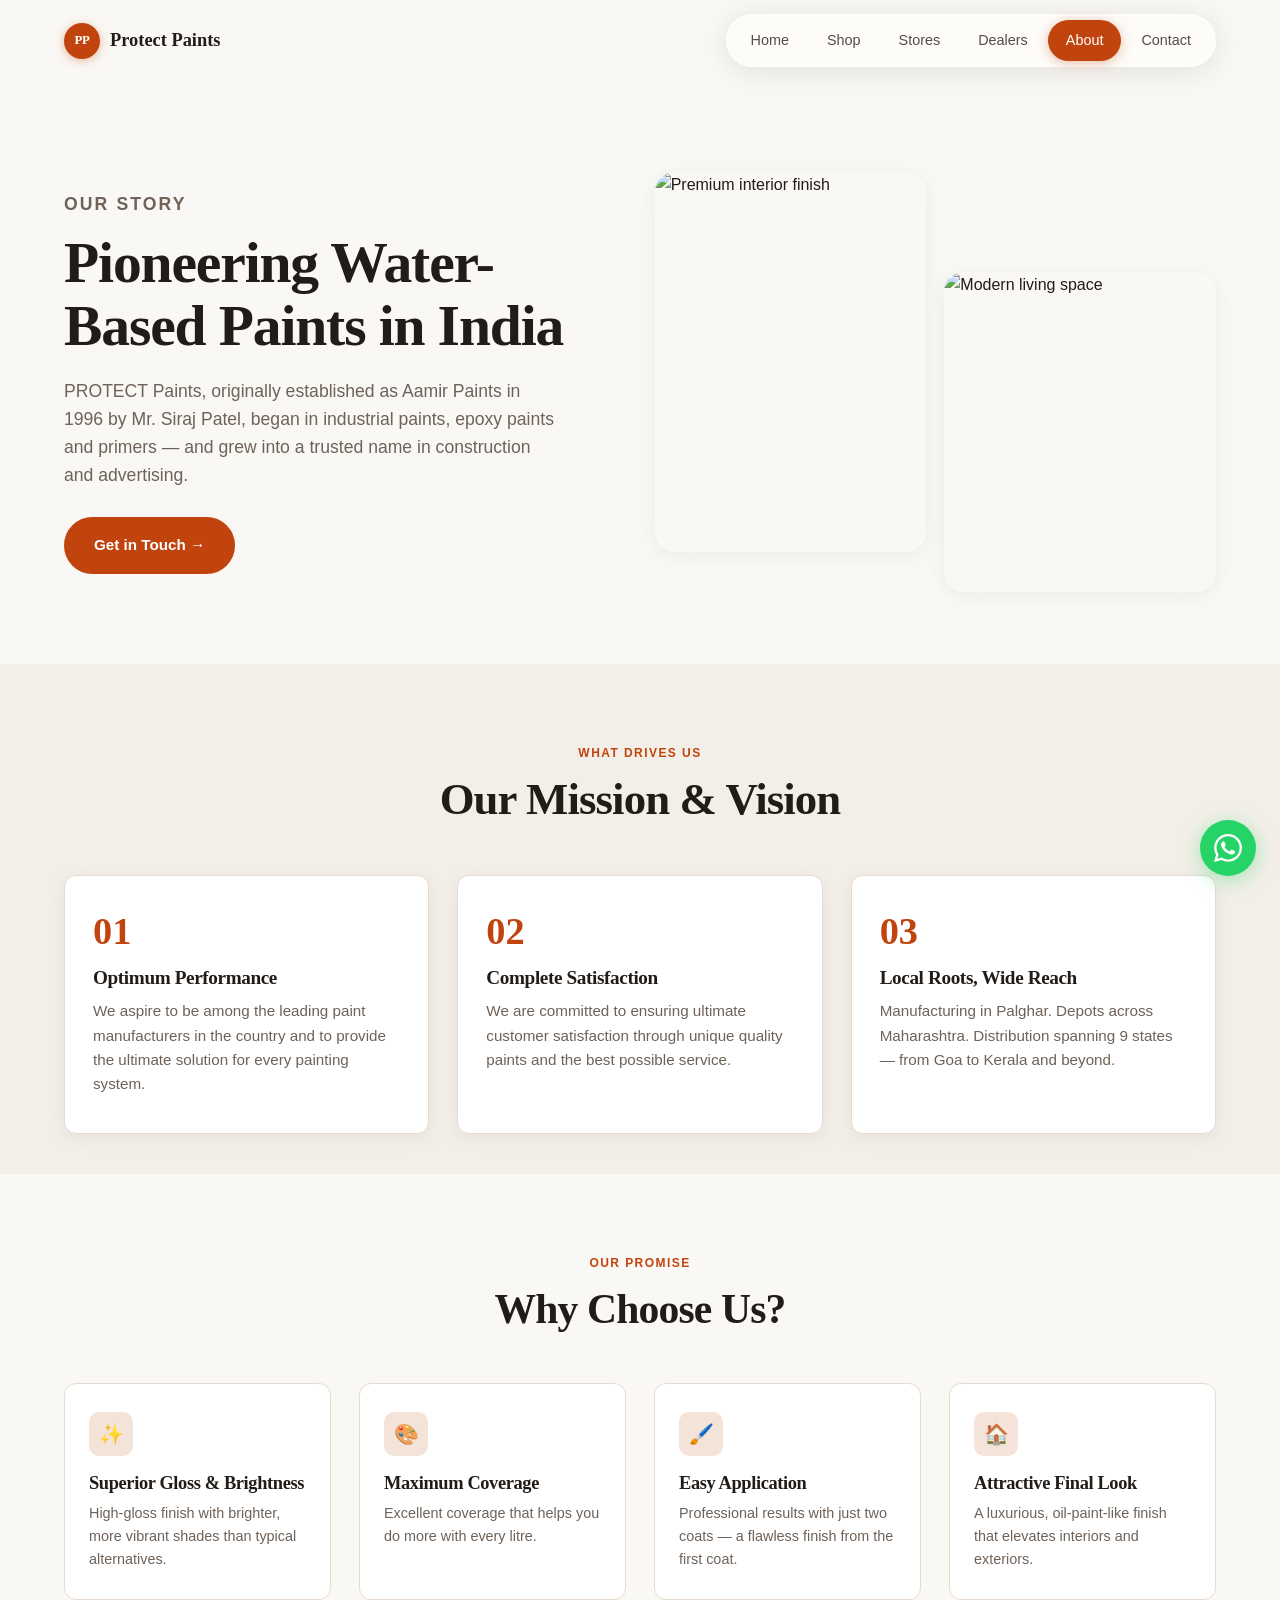
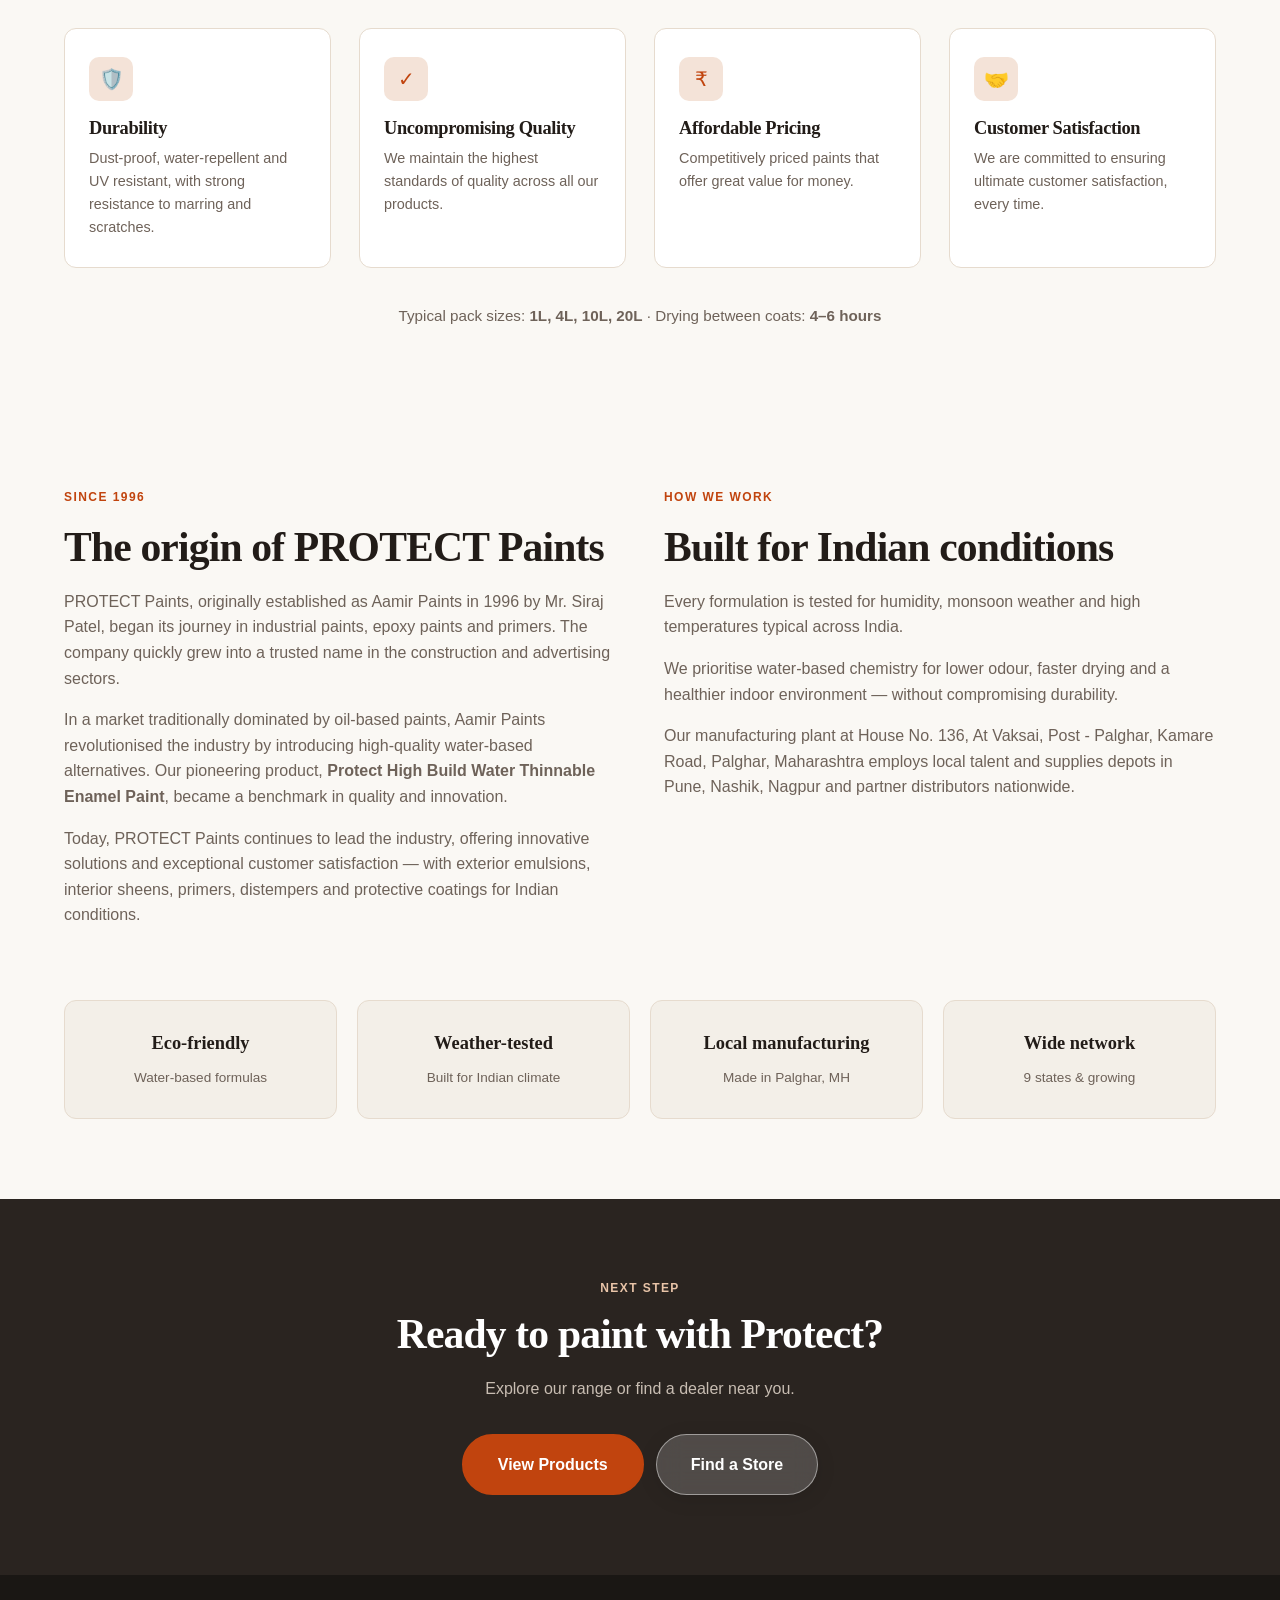
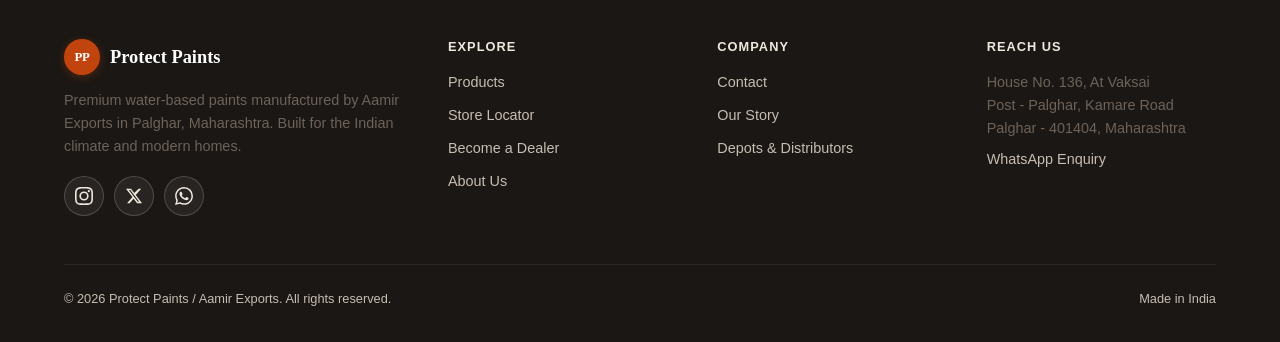
==== commit 67b829a1: "Add files via upload" ====
--- a/about.html
+++ b/about.html
@@ -361,7 +361,7 @@
         </div>
         <div class="footer-col">
           <h4>Reach Us</h4>
-          <p style="font-size:0.9rem; margin:0 0 8px;">House No. 136, At Vaksai<br>Post - Palghar, Kamare Road<br>Palghar, Maharashtra</p>
+          <p style="font-size:0.9rem; margin:0 0 8px;">House No. 136, At Vaksai<br>Post - Palghar, Kamare Road<br>Palghar - 401404, Maharashtra</p>
           <a href="https://wa.me/918600154337" target="_blank" rel="noopener">WhatsApp Enquiry</a>
         </div>
       </div>
